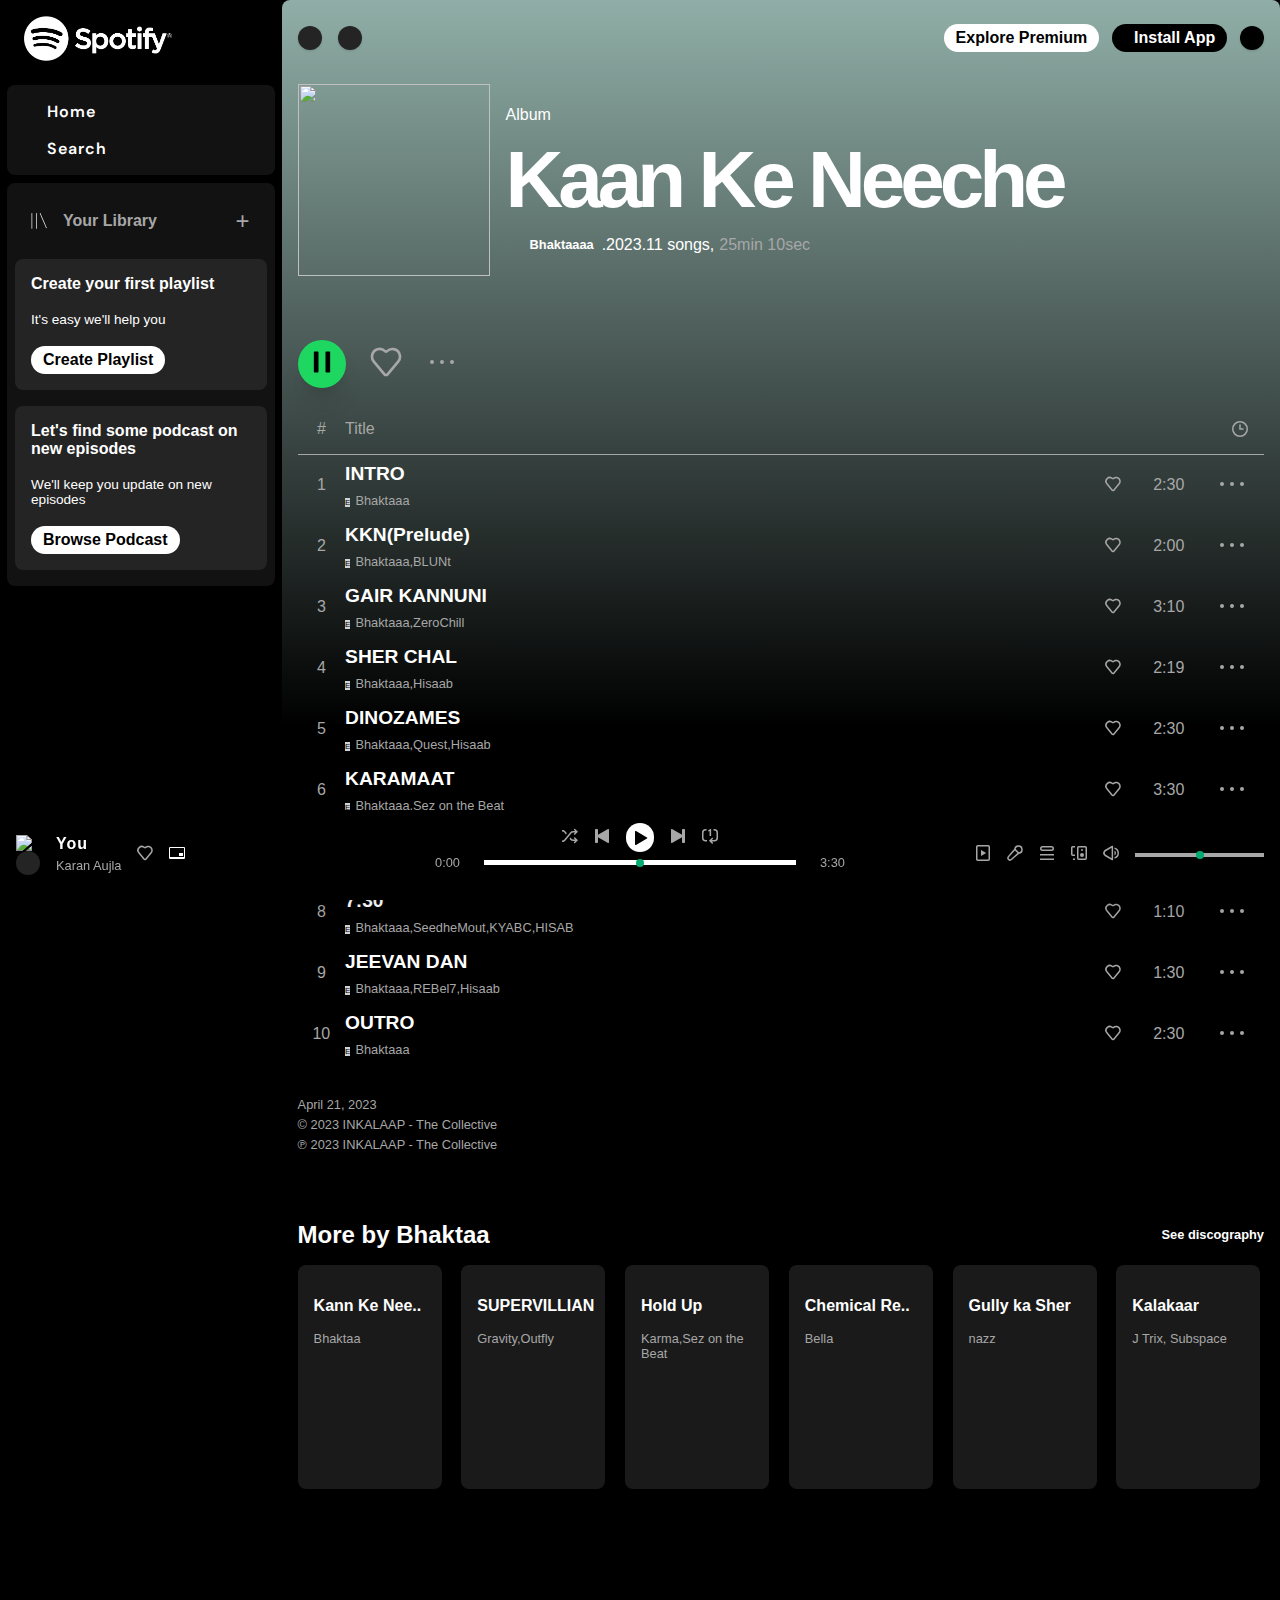
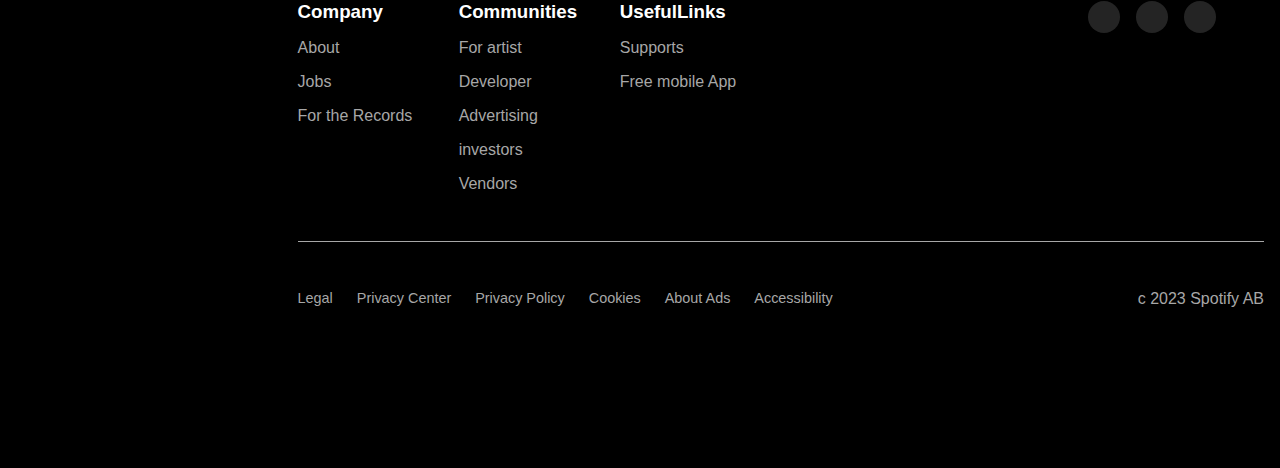
==== playlist.html @ 038436c6 "initial commit" ====
<!DOCTYPE html>
<html lang="en">
  <head>
    <meta charset="UTF-8" />
    <meta name="viewport" content="width=device-width, initial-scale=1.0" />
    <title>Playlist</title>
    <link rel="stylesheet" href="playlist.css" />
    <script
      src="https://kit.fontawesome.com/13fd0d938f.js"
      crossorigin="anonymous"
    ></script>
  </head>
  <body>
    <section id="playlist">
      <!-- sidebar start-->
      <aside class="sidebar">
        <div class="logo-header">
          <img src="Image/spotify_logo.png" alt="logo" class="img logo" />
        </div>

        <div class="box">
          <ul class="links">
            <li class="link">
              <a href="index.html"> <i class="fa-solid fa-house"></i>home</a>
            </li>
            <li class="link">
              <a href=""><i class="fa-solid fa-magnifying-glass"></i> Search</a>
            </li>
          </ul>
        </div>

        <div class="box">
          <div class="box-header">
            <button class="heading-btn">
              <span><img src="Image/library.svg" alt="" /></span>Your Library
            </button>
            <button class="plus-btn">+</button>
          </div>
          <div class="box-content">
            <h4>Create your first playlist</h4>
            <p>It's easy we'll help you</p>
            <button class="btn content-btn">Create playlist</button>
          </div>
          <div class="box-content">
            <h4>Let's find some podcast on new episodes</h4>
            <p>We'll keep you update on new episodes</p>
            <button class="btn content-btn">browse podcast</button>
          </div>
        </div>
      </aside>
      <!-- sidebar end-->
      <!-- hero start -->
      <div class="hero">
        <div class="navbar">
          <div class="angle-icon">
            <button class="circle-btn btn">
              <i class="fa-solid fa-angle-left"></i>
            </button>
            <button class="circle-btn btn">
              <i class="fa-solid fa-angle-right"></i>
            </button>
          </div>
          <div class="user-container">
            <a href="" class="content-btn explore">Explore premium</a>
            <a href="" class="content-btn install"
              ><i class="fa-solid fa-arrow-down" style="color: #ffffff"></i
              >Install App</a
            >
            <button class="circle-btn user-btn">
              <i class="fa-regular fa-user"></i>
            </button>
          </div>
        </div>
        <div class="head-container">
          <img
            src="https://i.scdn.co/image/ab67616d00001e02defc63c8c0517c687bd9982b"
            alt=""
          />
          <div class="detail-container">
            <p>Album</p>
            <h1>Kaan Ke Neeche</h1>
            <div class="detail-bottom-container">
              <img
                src="	https://i.scdn.co/image/ab6761610000f1781a2c3546f7e454cb0cf90ec1"
                alt=""
              />
              <a href="">Bhaktaaaa</a>
              <p>.2023.11 songs,<span>25min 10sec</span></p>
            </div>
          </div>
        </div>
        <div class="more-option-container">
          <button class="btn-play btn">
            <svg
              role="img"
              height="28"
              width="28"
              aria-hidden="true"
              viewBox="0 0 24 24"
              data-encore-id="icon"
              class="Svg-sc-ytk21e-0 haNxPq"
            >
              <path
                d="M5.7 3a.7.7 0 0 0-.7.7v16.6a.7.7 0 0 0 .7.7h2.6a.7.7 0 0 0 .7-.7V3.7a.7.7 0 0 0-.7-.7H5.7zm10 0a.7.7 0 0 0-.7.7v16.6a.7.7 0 0 0 .7.7h2.6a.7.7 0 0 0 .7-.7V3.7a.7.7 0 0 0-.7-.7h-2.6z"
              ></path>
            </svg>
          </button>
          <button class="heart-btn btn">
            <svg
              role="img"
              height="32"
              width="32"
              aria-hidden="true"
              viewBox="0 0 24 24"
              data-encore-id="icon"
              class="Svg-sc-ytk21e-0 haNxPq"
            >
              <path
                d="M5.21 1.57a6.757 6.757 0 0 1 6.708 1.545.124.124 0 0 0 .165 0 6.741 6.741 0 0 1 5.715-1.78l.004.001a6.802 6.802 0 0 1 5.571 5.376v.003a6.689 6.689 0 0 1-1.49 5.655l-7.954 9.48a2.518 2.518 0 0 1-3.857 0L2.12 12.37A6.683 6.683 0 0 1 .627 6.714 6.757 6.757 0 0 1 5.21 1.57zm3.12 1.803a4.757 4.757 0 0 0-5.74 3.725l-.001.002a4.684 4.684 0 0 0 1.049 3.969l.009.01 7.958 9.485a.518.518 0 0 0 .79 0l7.968-9.495a4.688 4.688 0 0 0 1.049-3.965 4.803 4.803 0 0 0-3.931-3.794 4.74 4.74 0 0 0-4.023 1.256l-.008.008a2.123 2.123 0 0 1-2.9 0l-.007-.007a4.757 4.757 0 0 0-2.214-1.194z"
              ></path>
            </svg>
          </button>

          <button class="more-btn">
            <svg
              role="img"
              height="32"
              width="32"
              aria-hidden="true"
              viewBox="0 0 24 24"
              data-encore-id="icon"
              class="Svg-sc-ytk21e-0 haNxPq"
            >
              <path
                d="M4.5 13.5a1.5 1.5 0 1 0 0-3 1.5 1.5 0 0 0 0 3zm15 0a1.5 1.5 0 1 0 0-3 1.5 1.5 0 0 0 0 3zm-7.5 0a1.5 1.5 0 1 0 0-3 1.5 1.5 0 0 0 0 3z"
              ></path>
            </svg>
          </button>
        </div>

        <div class="contents">
          <div class="content-head">
            <div class="number">#</div>
            <div class="content-title">Title</div>
            <div class="timer">
              <svg
                role="img"
                height="16"
                width="16"
                aria-hidden="true"
                viewBox="0 0 16 16"
                data-encore-id="icon"
                class="Svg-sc-ytk21e-0 haNxPq"
              >
                <path
                  d="M8 1.5a6.5 6.5 0 1 0 0 13 6.5 6.5 0 0 0 0-13zM0 8a8 8 0 1 1 16 0A8 8 0 0 1 0 8z"
                ></path>
                <path
                  d="M8 3.25a.75.75 0 0 1 .75.75v3.25H11a.75.75 0 0 1 0 1.5H7.25V4A.75.75 0 0 1 8 3.25z"
                ></path>
              </svg>
            </div>
          </div>
          <div class="album-content">
            <div class="number">1</div>
            <div class="content-title">
              <a href="">INTRO</a>
              <p><span class="explicit">E</span>Bhaktaaa</p>
            </div>
            <div class="timer-option timer">
              <button class="heart-btn">
                <svg
                  role="img"
                  height="16"
                  width="16"
                  aria-hidden="true"
                  viewBox="0 0 16 16"
                  data-encore-id="icon"
                  class="Svg-sc-ytk21e-0 haNxPq"
                >
                  <path
                    d="M1.69 2A4.582 4.582 0 0 1 8 2.023 4.583 4.583 0 0 1 11.88.817h.002a4.618 4.618 0 0 1 3.782 3.65v.003a4.543 4.543 0 0 1-1.011 3.84L9.35 14.629a1.765 1.765 0 0 1-2.093.464 1.762 1.762 0 0 1-.605-.463L1.348 8.309A4.582 4.582 0 0 1 1.689 2zm3.158.252A3.082 3.082 0 0 0 2.49 7.337l.005.005L7.8 13.664a.264.264 0 0 0 .311.069.262.262 0 0 0 .09-.069l5.312-6.33a3.043 3.043 0 0 0 .68-2.573 3.118 3.118 0 0 0-2.551-2.463 3.079 3.079 0 0 0-2.612.816l-.007.007a1.501 1.501 0 0 1-2.045 0l-.009-.008a3.082 3.082 0 0 0-2.121-.861z"
                  ></path>
                </svg>
              </button>
              <p class="song-length">2:30</p>
              <button class="more-btn">
                <svg
                  role="img"
                  height="32"
                  width="32"
                  aria-hidden="true"
                  viewBox="0 0 24 24"
                  data-encore-id="icon"
                  class="Svg-sc-ytk21e-0 haNxPq"
                >
                  <path
                    d="M4.5 13.5a1.5 1.5 0 1 0 0-3 1.5 1.5 0 0 0 0 3zm15 0a1.5 1.5 0 1 0 0-3 1.5 1.5 0 0 0 0 3zm-7.5 0a1.5 1.5 0 1 0 0-3 1.5 1.5 0 0 0 0 3z"
                  ></path>
                </svg>
              </button>
            </div>
          </div>
          <div class="album-content">
            <div class="number">2</div>
            <div class="content-title">
              <a href="">KKN(Prelude)</a>
              <p><span class="explicit">E</span>Bhaktaaa,BLUNt</p>
            </div>
            <div class="timer-option timer">
              <button class="heart-btn">
                <svg
                  role="img"
                  height="16"
                  width="16"
                  aria-hidden="true"
                  viewBox="0 0 16 16"
                  data-encore-id="icon"
                  class="Svg-sc-ytk21e-0 haNxPq"
                >
                  <path
                    d="M1.69 2A4.582 4.582 0 0 1 8 2.023 4.583 4.583 0 0 1 11.88.817h.002a4.618 4.618 0 0 1 3.782 3.65v.003a4.543 4.543 0 0 1-1.011 3.84L9.35 14.629a1.765 1.765 0 0 1-2.093.464 1.762 1.762 0 0 1-.605-.463L1.348 8.309A4.582 4.582 0 0 1 1.689 2zm3.158.252A3.082 3.082 0 0 0 2.49 7.337l.005.005L7.8 13.664a.264.264 0 0 0 .311.069.262.262 0 0 0 .09-.069l5.312-6.33a3.043 3.043 0 0 0 .68-2.573 3.118 3.118 0 0 0-2.551-2.463 3.079 3.079 0 0 0-2.612.816l-.007.007a1.501 1.501 0 0 1-2.045 0l-.009-.008a3.082 3.082 0 0 0-2.121-.861z"
                  ></path>
                </svg>
              </button>
              <p class="song-length">2:00</p>
              <button class="more-btn">
                <svg
                  role="img"
                  height="32"
                  width="32"
                  aria-hidden="true"
                  viewBox="0 0 24 24"
                  data-encore-id="icon"
                  class="Svg-sc-ytk21e-0 haNxPq"
                >
                  <path
                    d="M4.5 13.5a1.5 1.5 0 1 0 0-3 1.5 1.5 0 0 0 0 3zm15 0a1.5 1.5 0 1 0 0-3 1.5 1.5 0 0 0 0 3zm-7.5 0a1.5 1.5 0 1 0 0-3 1.5 1.5 0 0 0 0 3z"
                  ></path>
                </svg>
              </button>
            </div>
          </div>
          <div class="album-content">
            <div class="number">3</div>
            <div class="content-title">
              <a href="">GAIR KANNUNI</a>
              <p><span class="explicit">E</span>Bhaktaaa,ZeroChill</p>
            </div>
            <div class="timer-option timer">
              <button class="heart-btn">
                <svg
                  role="img"
                  height="16"
                  width="16"
                  aria-hidden="true"
                  viewBox="0 0 16 16"
                  data-encore-id="icon"
                  class="Svg-sc-ytk21e-0 haNxPq"
                >
                  <path
                    d="M1.69 2A4.582 4.582 0 0 1 8 2.023 4.583 4.583 0 0 1 11.88.817h.002a4.618 4.618 0 0 1 3.782 3.65v.003a4.543 4.543 0 0 1-1.011 3.84L9.35 14.629a1.765 1.765 0 0 1-2.093.464 1.762 1.762 0 0 1-.605-.463L1.348 8.309A4.582 4.582 0 0 1 1.689 2zm3.158.252A3.082 3.082 0 0 0 2.49 7.337l.005.005L7.8 13.664a.264.264 0 0 0 .311.069.262.262 0 0 0 .09-.069l5.312-6.33a3.043 3.043 0 0 0 .68-2.573 3.118 3.118 0 0 0-2.551-2.463 3.079 3.079 0 0 0-2.612.816l-.007.007a1.501 1.501 0 0 1-2.045 0l-.009-.008a3.082 3.082 0 0 0-2.121-.861z"
                  ></path>
                </svg>
              </button>
              <p class="song-length">3:10</p>
              <button class="more-btn">
                <svg
                  role="img"
                  height="32"
                  width="32"
                  aria-hidden="true"
                  viewBox="0 0 24 24"
                  data-encore-id="icon"
                  class="Svg-sc-ytk21e-0 haNxPq"
                >
                  <path
                    d="M4.5 13.5a1.5 1.5 0 1 0 0-3 1.5 1.5 0 0 0 0 3zm15 0a1.5 1.5 0 1 0 0-3 1.5 1.5 0 0 0 0 3zm-7.5 0a1.5 1.5 0 1 0 0-3 1.5 1.5 0 0 0 0 3z"
                  ></path>
                </svg>
              </button>
            </div>
          </div>
          <div class="album-content">
            <div class="number">4</div>
            <div class="content-title">
              <a href="">SHER CHAL</a>
              <p><span class="explicit">E</span>Bhaktaaa,Hisaab</p>
            </div>
            <div class="timer-option timer">
              <button class="heart-btn">
                <svg
                  role="img"
                  height="16"
                  width="16"
                  aria-hidden="true"
                  viewBox="0 0 16 16"
                  data-encore-id="icon"
                  class="Svg-sc-ytk21e-0 haNxPq"
                >
                  <path
                    d="M1.69 2A4.582 4.582 0 0 1 8 2.023 4.583 4.583 0 0 1 11.88.817h.002a4.618 4.618 0 0 1 3.782 3.65v.003a4.543 4.543 0 0 1-1.011 3.84L9.35 14.629a1.765 1.765 0 0 1-2.093.464 1.762 1.762 0 0 1-.605-.463L1.348 8.309A4.582 4.582 0 0 1 1.689 2zm3.158.252A3.082 3.082 0 0 0 2.49 7.337l.005.005L7.8 13.664a.264.264 0 0 0 .311.069.262.262 0 0 0 .09-.069l5.312-6.33a3.043 3.043 0 0 0 .68-2.573 3.118 3.118 0 0 0-2.551-2.463 3.079 3.079 0 0 0-2.612.816l-.007.007a1.501 1.501 0 0 1-2.045 0l-.009-.008a3.082 3.082 0 0 0-2.121-.861z"
                  ></path>
                </svg>
              </button>
              <p class="song-length">2:19</p>
              <button class="more-btn">
                <svg
                  role="img"
                  height="32"
                  width="32"
                  aria-hidden="true"
                  viewBox="0 0 24 24"
                  data-encore-id="icon"
                  class="Svg-sc-ytk21e-0 haNxPq"
                >
                  <path
                    d="M4.5 13.5a1.5 1.5 0 1 0 0-3 1.5 1.5 0 0 0 0 3zm15 0a1.5 1.5 0 1 0 0-3 1.5 1.5 0 0 0 0 3zm-7.5 0a1.5 1.5 0 1 0 0-3 1.5 1.5 0 0 0 0 3z"
                  ></path>
                </svg>
              </button>
            </div>
          </div>
          <div class="album-content">
            <div class="number">5</div>
            <div class="content-title">
              <a href="">DINOZAMES</a>
              <p><span class="explicit">E</span>Bhaktaaa,Quest,Hisaab</p>
            </div>
            <div class="timer-option timer">
              <button class="heart-btn">
                <svg
                  role="img"
                  height="16"
                  width="16"
                  aria-hidden="true"
                  viewBox="0 0 16 16"
                  data-encore-id="icon"
                  class="Svg-sc-ytk21e-0 haNxPq"
                >
                  <path
                    d="M1.69 2A4.582 4.582 0 0 1 8 2.023 4.583 4.583 0 0 1 11.88.817h.002a4.618 4.618 0 0 1 3.782 3.65v.003a4.543 4.543 0 0 1-1.011 3.84L9.35 14.629a1.765 1.765 0 0 1-2.093.464 1.762 1.762 0 0 1-.605-.463L1.348 8.309A4.582 4.582 0 0 1 1.689 2zm3.158.252A3.082 3.082 0 0 0 2.49 7.337l.005.005L7.8 13.664a.264.264 0 0 0 .311.069.262.262 0 0 0 .09-.069l5.312-6.33a3.043 3.043 0 0 0 .68-2.573 3.118 3.118 0 0 0-2.551-2.463 3.079 3.079 0 0 0-2.612.816l-.007.007a1.501 1.501 0 0 1-2.045 0l-.009-.008a3.082 3.082 0 0 0-2.121-.861z"
                  ></path>
                </svg>
              </button>
              <p class="song-length">2:30</p>
              <button class="more-btn">
                <svg
                  role="img"
                  height="32"
                  width="32"
                  aria-hidden="true"
                  viewBox="0 0 24 24"
                  data-encore-id="icon"
                  class="Svg-sc-ytk21e-0 haNxPq"
                >
                  <path
                    d="M4.5 13.5a1.5 1.5 0 1 0 0-3 1.5 1.5 0 0 0 0 3zm15 0a1.5 1.5 0 1 0 0-3 1.5 1.5 0 0 0 0 3zm-7.5 0a1.5 1.5 0 1 0 0-3 1.5 1.5 0 0 0 0 3z"
                  ></path>
                </svg>
              </button>
            </div>
          </div>
          <div class="album-content">
            <div class="number">6</div>
            <div class="content-title">
              <a href="">KARAMAAT</a>
              <p><span class="explicit">E</span>Bhaktaaa,Sez on the Beat</p>
            </div>
            <div class="timer-option timer">
              <button class="heart-btn">
                <svg
                  role="img"
                  height="16"
                  width="16"
                  aria-hidden="true"
                  viewBox="0 0 16 16"
                  data-encore-id="icon"
                  class="Svg-sc-ytk21e-0 haNxPq"
                >
                  <path
                    d="M1.69 2A4.582 4.582 0 0 1 8 2.023 4.583 4.583 0 0 1 11.88.817h.002a4.618 4.618 0 0 1 3.782 3.65v.003a4.543 4.543 0 0 1-1.011 3.84L9.35 14.629a1.765 1.765 0 0 1-2.093.464 1.762 1.762 0 0 1-.605-.463L1.348 8.309A4.582 4.582 0 0 1 1.689 2zm3.158.252A3.082 3.082 0 0 0 2.49 7.337l.005.005L7.8 13.664a.264.264 0 0 0 .311.069.262.262 0 0 0 .09-.069l5.312-6.33a3.043 3.043 0 0 0 .68-2.573 3.118 3.118 0 0 0-2.551-2.463 3.079 3.079 0 0 0-2.612.816l-.007.007a1.501 1.501 0 0 1-2.045 0l-.009-.008a3.082 3.082 0 0 0-2.121-.861z"
                  ></path>
                </svg>
              </button>
              <p class="song-length">3:30</p>
              <button class="more-btn">
                <svg
                  role="img"
                  height="32"
                  width="32"
                  aria-hidden="true"
                  viewBox="0 0 24 24"
                  data-encore-id="icon"
                  class="Svg-sc-ytk21e-0 haNxPq"
                >
                  <path
                    d="M4.5 13.5a1.5 1.5 0 1 0 0-3 1.5 1.5 0 0 0 0 3zm15 0a1.5 1.5 0 1 0 0-3 1.5 1.5 0 0 0 0 3zm-7.5 0a1.5 1.5 0 1 0 0-3 1.5 1.5 0 0 0 0 3z"
                  ></path>
                </svg>
              </button>
            </div>
          </div>
          <div class="album-content">
            <div class="number">7</div>
            <div class="content-title">
              <a href="">NAYI FEES</a>
              <p><span class="explicit">E</span>Bhaktaaa,MrRoxxx</p>
            </div>
            <div class="timer-option timer">
              <button class="heart-btn">
                <svg
                  role="img"
                  height="16"
                  width="16"
                  aria-hidden="true"
                  viewBox="0 0 16 16"
                  data-encore-id="icon"
                  class="Svg-sc-ytk21e-0 haNxPq"
                >
                  <path
                    d="M1.69 2A4.582 4.582 0 0 1 8 2.023 4.583 4.583 0 0 1 11.88.817h.002a4.618 4.618 0 0 1 3.782 3.65v.003a4.543 4.543 0 0 1-1.011 3.84L9.35 14.629a1.765 1.765 0 0 1-2.093.464 1.762 1.762 0 0 1-.605-.463L1.348 8.309A4.582 4.582 0 0 1 1.689 2zm3.158.252A3.082 3.082 0 0 0 2.49 7.337l.005.005L7.8 13.664a.264.264 0 0 0 .311.069.262.262 0 0 0 .09-.069l5.312-6.33a3.043 3.043 0 0 0 .68-2.573 3.118 3.118 0 0 0-2.551-2.463 3.079 3.079 0 0 0-2.612.816l-.007.007a1.501 1.501 0 0 1-2.045 0l-.009-.008a3.082 3.082 0 0 0-2.121-.861z"
                  ></path>
                </svg>
              </button>
              <p class="song-length">2:40</p>
              <button class="more-btn">
                <svg
                  role="img"
                  height="32"
                  width="32"
                  aria-hidden="true"
                  viewBox="0 0 24 24"
                  data-encore-id="icon"
                  class="Svg-sc-ytk21e-0 haNxPq"
                >
                  <path
                    d="M4.5 13.5a1.5 1.5 0 1 0 0-3 1.5 1.5 0 0 0 0 3zm15 0a1.5 1.5 0 1 0 0-3 1.5 1.5 0 0 0 0 3zm-7.5 0a1.5 1.5 0 1 0 0-3 1.5 1.5 0 0 0 0 3z"
                  ></path>
                </svg>
              </button>
            </div>
          </div>
          <div class="album-content">
            <div class="number">8</div>
            <div class="content-title">
              <a href="">7:30</a>
              <p><span class="explicit">E</span>Bhaktaaa,SeedheMout,KYABC,HISAB</p>
            </div>
            <div class="timer-option timer">
              <button class="heart-btn">
                <svg
                  role="img"
                  height="16"
                  width="16"
                  aria-hidden="true"
                  viewBox="0 0 16 16"
                  data-encore-id="icon"
                  class="Svg-sc-ytk21e-0 haNxPq"
                >
                  <path
                    d="M1.69 2A4.582 4.582 0 0 1 8 2.023 4.583 4.583 0 0 1 11.88.817h.002a4.618 4.618 0 0 1 3.782 3.65v.003a4.543 4.543 0 0 1-1.011 3.84L9.35 14.629a1.765 1.765 0 0 1-2.093.464 1.762 1.762 0 0 1-.605-.463L1.348 8.309A4.582 4.582 0 0 1 1.689 2zm3.158.252A3.082 3.082 0 0 0 2.49 7.337l.005.005L7.8 13.664a.264.264 0 0 0 .311.069.262.262 0 0 0 .09-.069l5.312-6.33a3.043 3.043 0 0 0 .68-2.573 3.118 3.118 0 0 0-2.551-2.463 3.079 3.079 0 0 0-2.612.816l-.007.007a1.501 1.501 0 0 1-2.045 0l-.009-.008a3.082 3.082 0 0 0-2.121-.861z"
                  ></path>
                </svg>
              </button>
              <p class="song-length">1:10</p>
              <button class="more-btn">
                <svg
                  role="img"
                  height="32"
                  width="32"
                  aria-hidden="true"
                  viewBox="0 0 24 24"
                  data-encore-id="icon"
                  class="Svg-sc-ytk21e-0 haNxPq"
                >
                  <path
                    d="M4.5 13.5a1.5 1.5 0 1 0 0-3 1.5 1.5 0 0 0 0 3zm15 0a1.5 1.5 0 1 0 0-3 1.5 1.5 0 0 0 0 3zm-7.5 0a1.5 1.5 0 1 0 0-3 1.5 1.5 0 0 0 0 3z"
                  ></path>
                </svg>
              </button>
            </div>
          </div>
          <div class="album-content">
            <div class="number">9</div>
            <div class="content-title">
              <a href="">JEEVAN DAN</a>
              <p><span class="explicit">E</span>Bhaktaaa,REBel7,Hisaab</p>
            </div>
            <div class="timer-option timer">
              <button class="heart-btn">
                <svg
                  role="img"
                  height="16"
                  width="16"
                  aria-hidden="true"
                  viewBox="0 0 16 16"
                  data-encore-id="icon"
                  class="Svg-sc-ytk21e-0 haNxPq"
                >
                  <path
                    d="M1.69 2A4.582 4.582 0 0 1 8 2.023 4.583 4.583 0 0 1 11.88.817h.002a4.618 4.618 0 0 1 3.782 3.65v.003a4.543 4.543 0 0 1-1.011 3.84L9.35 14.629a1.765 1.765 0 0 1-2.093.464 1.762 1.762 0 0 1-.605-.463L1.348 8.309A4.582 4.582 0 0 1 1.689 2zm3.158.252A3.082 3.082 0 0 0 2.49 7.337l.005.005L7.8 13.664a.264.264 0 0 0 .311.069.262.262 0 0 0 .09-.069l5.312-6.33a3.043 3.043 0 0 0 .68-2.573 3.118 3.118 0 0 0-2.551-2.463 3.079 3.079 0 0 0-2.612.816l-.007.007a1.501 1.501 0 0 1-2.045 0l-.009-.008a3.082 3.082 0 0 0-2.121-.861z"
                  ></path>
                </svg>
              </button>
              <p class="song-length">1:30</p>
              <button class="more-btn">
                <svg
                  role="img"
                  height="32"
                  width="32"
                  aria-hidden="true"
                  viewBox="0 0 24 24"
                  data-encore-id="icon"
                  class="Svg-sc-ytk21e-0 haNxPq"
                >
                  <path
                    d="M4.5 13.5a1.5 1.5 0 1 0 0-3 1.5 1.5 0 0 0 0 3zm15 0a1.5 1.5 0 1 0 0-3 1.5 1.5 0 0 0 0 3zm-7.5 0a1.5 1.5 0 1 0 0-3 1.5 1.5 0 0 0 0 3z"
                  ></path>
                </svg>
              </button>
            </div>
          </div>
          <div class="album-content">
            <div class="number">10</div>
            <div class="content-title">
              <a href="">OUTRO</a>
              <p><span class="explicit">E</span>Bhaktaaa</p>
            </div>
            <div class="timer-option timer">
              <button class="heart-btn">
                <svg
                  role="img"
                  height="16"
                  width="16"
                  aria-hidden="true"
                  viewBox="0 0 16 16"
                  data-encore-id="icon"
                  class="Svg-sc-ytk21e-0 haNxPq"
                >
                  <path
                    d="M1.69 2A4.582 4.582 0 0 1 8 2.023 4.583 4.583 0 0 1 11.88.817h.002a4.618 4.618 0 0 1 3.782 3.65v.003a4.543 4.543 0 0 1-1.011 3.84L9.35 14.629a1.765 1.765 0 0 1-2.093.464 1.762 1.762 0 0 1-.605-.463L1.348 8.309A4.582 4.582 0 0 1 1.689 2zm3.158.252A3.082 3.082 0 0 0 2.49 7.337l.005.005L7.8 13.664a.264.264 0 0 0 .311.069.262.262 0 0 0 .09-.069l5.312-6.33a3.043 3.043 0 0 0 .68-2.573 3.118 3.118 0 0 0-2.551-2.463 3.079 3.079 0 0 0-2.612.816l-.007.007a1.501 1.501 0 0 1-2.045 0l-.009-.008a3.082 3.082 0 0 0-2.121-.861z"
                  ></path>
                </svg>
              </button>
              <p class="song-length">2:30</p>
              <button class="more-btn">
                <svg
                  role="img"
                  height="32"
                  width="32"
                  aria-hidden="true"
                  viewBox="0 0 24 24"
                  data-encore-id="icon"
                  class="Svg-sc-ytk21e-0 haNxPq"
                >
                  <path
                    d="M4.5 13.5a1.5 1.5 0 1 0 0-3 1.5 1.5 0 0 0 0 3zm15 0a1.5 1.5 0 1 0 0-3 1.5 1.5 0 0 0 0 3zm-7.5 0a1.5 1.5 0 1 0 0-3 1.5 1.5 0 0 0 0 3z"
                  ></path>
                </svg>
              </button>
            </div>
          </div>
        </div>
<div class="copyright-album">
  <p>April 21, 2023</p>
  <p>© 2023 INKALAAP - The Collective</p>
  <p>℗ 2023 INKALAAP - The Collective</p>
</div>
        <!-- card-container start -->
        <div class="container">
          <div class="card-header">
            <a href=""><h2>More by Bhaktaa</h2></a>
            <a href="" class="show-all">See discography</a>
          </div>
          <div class="card-container">
            <div class="card">
              <button class="play-hover-btn">
                <svg
                  fill="black"
                  role="img"
                  height="16"
                  width="16"
                  aria-hidden="true"
                  viewBox="0 0 16 16"
                  data-encore-id="icon"
                  class="Svg-sc-ytk21e-0 haNxPq"
                >
                  <path
                    d="M3 1.713a.7.7 0 0 1 1.05-.607l10.89 6.288a.7.7 0 0 1 0 1.212L4.05 14.894A.7.7 0 0 1 3 14.288V1.713z"
                  ></path>
                </svg>
              </button>
              <img
                src="https://i.scdn.co/image/ab67616d00001e02defc63c8c0517c687bd9982b"
                alt=""
                class="card-image"
              />
              <h2 class="card-title">Kann Ke Nee..</h2>
              <p class="artist">Bhaktaa</p>
            </div>
            <div class="card">
              <button class="play-hover-btn">
                <svg
                  fill="black"
                  role="img"
                  height="16"
                  width="16"
                  aria-hidden="true"
                  viewBox="0 0 16 16"
                  data-encore-id="icon"
                  class="Svg-sc-ytk21e-0 haNxPq"
                >
                  <path
                    d="M3 1.713a.7.7 0 0 1 1.05-.607l10.89 6.288a.7.7 0 0 1 0 1.212L4.05 14.894A.7.7 0 0 1 3 14.288V1.713z"
                  ></path>
                </svg>
              </button>
              <img
                src="	https://i.scdn.co/image/ab67616d00001e02ee878d700bcacfa6a74cf241"
                alt=""
                class="card-image"
              />
              <h2 class="card-title">SUPERVILLIAN</h2>
              <p class="artist">Gravity,Outfly</p>
            </div>
            <div class="card">
              <button class="play-hover-btn">
                <svg
                  fill="black"
                  role="img"
                  height="16"
                  width="16"
                  aria-hidden="true"
                  viewBox="0 0 16 16"
                  data-encore-id="icon"
                  class="Svg-sc-ytk21e-0 haNxPq"
                >
                  <path
                    d="M3 1.713a.7.7 0 0 1 1.05-.607l10.89 6.288a.7.7 0 0 1 0 1.212L4.05 14.894A.7.7 0 0 1 3 14.288V1.713z"
                  ></path>
                </svg>
              </button>
              <img
                src="https://i.scdn.co/image/ab67616d00001e024e6b056dbf4d0d8e2792f66f"
                alt=""
                class="card-image"
              />
              <h2 class="card-title">Hold Up</h2>
              <p class="artist">Karma,Sez on the Beat</p>
            </div>
            <div class="card">
              <button class="play-hover-btn">
                <svg
                  fill="black"
                  role="img"
                  height="16"
                  width="16"
                  aria-hidden="true"
                  viewBox="0 0 16 16"
                  data-encore-id="icon"
                  class="Svg-sc-ytk21e-0 haNxPq"
                >
                  <path
                    d="M3 1.713a.7.7 0 0 1 1.05-.607l10.89 6.288a.7.7 0 0 1 0 1.212L4.05 14.894A.7.7 0 0 1 3 14.288V1.713z"
                  ></path>
                </svg>
              </button>
              <img
                src="https://i.scdn.co/image/ab67616d00001e02bfea145dbba34d40ab4caa60"
                alt=""
                class="card-image"
              />
              <h2 class="card-title">Chemical Re..</h2>
              <p class="artist">Bella</p>
            </div>
            <div class="card">
              <button class="play-hover-btn">
                <svg
                  fill="black"
                  role="img"
                  height="16"
                  width="16"
                  aria-hidden="true"
                  viewBox="0 0 16 16"
                  data-encore-id="icon"
                  class="Svg-sc-ytk21e-0 haNxPq"
                >
                  <path
                    d="M3 1.713a.7.7 0 0 1 1.05-.607l10.89 6.288a.7.7 0 0 1 0 1.212L4.05 14.894A.7.7 0 0 1 3 14.288V1.713z"
                  ></path>
                </svg>
              </button>
              <img
                src="https://i.scdn.co/image/ab67616d00001e02fdae924ab30a9300c26ac56d"
                alt=""
                class="card-image"
              />
              <h2 class="card-title">Gully ka Sher</h2>
              <p class="artist">nazz</p>
            </div>

            <div class="card">
              <button class="play-hover-btn">
                <svg
                  fill="black"
                  role="img"
                  height="16"
                  width="16"
                  aria-hidden="true"
                  viewBox="0 0 16 16"
                  data-encore-id="icon"
                  class="Svg-sc-ytk21e-0 haNxPq"
                >
                  <path
                    d="M3 1.713a.7.7 0 0 1 1.05-.607l10.89 6.288a.7.7 0 0 1 0 1.212L4.05 14.894A.7.7 0 0 1 3 14.288V1.713z"
                  ></path>
                </svg>
              </button>
              <img
                src="https://i.scdn.co/image/ab67616d00001e02ad8be5758faca40ff7eb7083"
                alt=""
                class="card-image"
              />
              <h2 class="card-title">Kalakaar</h2>
              <p class="artist">J Trix, Subspace</p>
            </div>
          </div>
        </div>
        <!-- card-container end -->

        <!-- foooter -->
        <footer id="footer">
          <div class="about-container">
            <div class="foot-container">
              <h3>Company</h3>
              <a href="">About</a>
              <a href="">Jobs</a>
              <a href="">For the Records</a>
            </div>
            <div class="foot-container">
              <h3>Communities</h3>
              <a href="">For artist</a>
              <a href="">Developer</a>
              <a href="">Advertising</a>
              <a href="">investors</a>
              <a href="">Vendors</a>
            </div>
            <div class="foot-container">
              <h3>UsefulLinks</h3>
              <a href="">Supports</a>
              <a href="">Free mobile App</a>
            </div>
          </div>

          <div class="link-container">
            <button class="circle-btn btn link-btn">
              <i class="fa-brands fa-instagram"></i>
            </button>
            <button class="circle-btn btn link-btn">
              <i class="fa-brands fa-facebook"></i>
            </button>
            <button class="circle-btn btn link-btn">
              <i class="fa-brands fa-x-twitter"></i>
            </button>
          </div>
        </footer>
        <hr />
        <div class="cookies">
          <div class="footer-link">
            <a href="">Legal</a>
            <a href="">privacy Center</a>
            <a href="">privacy Policy</a>
            <a href="">Cookies</a>
            <a href="">About Ads</a>
            <a href="">Accessibility</a>
          </div>

          <div class="copyright">c 2023 Spotify AB</div>
        </div>
      </div>
      <!-- hero end -->
    </section>
    <div class="player">
      <div class="song-detail">
        <div class="current-playing-image">
          <img
            src="https://i.scdn.co/image/ab67616d00004851bb25239324c4e16ae01fda36"
          />
          <button class="circle-btn album-btn">
            <i class="fa-solid fa-angle-right"></i>
          </button>
        </div>
        <div class="cur-song">
          <h4>you</h4>
          <p>Karan Aujla</p>
        </div>

        <div class="cur-song-icon">
          <span>
            <svg
              role="img"
              height="16"
              width="16"
              aria-hidden="true"
              viewBox="0 0 16 16"
              data-encore-id="icon"
              class="Svg-sc-ytk21e-0 haNxPq"
              fill="white"
            >
              <path
                d="M1.69 2A4.582 4.582 0 0 1 8 2.023 4.583 4.583 0 0 1 11.88.817h.002a4.618 4.618 0 0 1 3.782 3.65v.003a4.543 4.543 0 0 1-1.011 3.84L9.35 14.629a1.765 1.765 0 0 1-2.093.464 1.762 1.762 0 0 1-.605-.463L1.348 8.309A4.582 4.582 0 0 1 1.689 2zm3.158.252A3.082 3.082 0 0 0 2.49 7.337l.005.005L7.8 13.664a.264.264 0 0 0 .311.069.262.262 0 0 0 .09-.069l5.312-6.33a3.043 3.043 0 0 0 .68-2.573 3.118 3.118 0 0 0-2.551-2.463 3.079 3.079 0 0 0-2.612.816l-.007.007a1.501 1.501 0 0 1-2.045 0l-.009-.008a3.082 3.082 0 0 0-2.121-.861z"
              ></path>
            </svg>
          </span>
          <span>
            <svg width="16" height="16" xmlns="http://www.w3.org/2000/svg">
              <g fill="currentColor" fill-rule="evenodd">
                <path
                  d="M1 3v9h14V3H1zm0-1h14a1 1 0 0 1 1 1v10a1 1 0 0 1-1 1H1a1 1 0 0 1-1-1V3a1 1 0 0 1 1-1z"
                  fill-rule="nonzero"
                ></path>
                <path d="M10 8h4v3h-4z"></path>
              </g>
            </svg>
          </span>
        </div>
      </div>

      <div class="player-fun">
        <div class="play-pause">
          <button class="suffle">
            <svg
              role="img"
              height="16"
              width="16"
              aria-hidden="true"
              viewBox="0 0 16 16"
              data-encore-id="icon"
              class="Svg-sc-ytk21e-0 haNxPq"
            >
              <path
                d="M13.151.922a.75.75 0 1 0-1.06 1.06L13.109 3H11.16a3.75 3.75 0 0 0-2.873 1.34l-6.173 7.356A2.25 2.25 0 0 1 .39 12.5H0V14h.391a3.75 3.75 0 0 0 2.873-1.34l6.173-7.356a2.25 2.25 0 0 1 1.724-.804h1.947l-1.017 1.018a.75.75 0 0 0 1.06 1.06L15.98 3.75 13.15.922zM.391 3.5H0V2h.391c1.109 0 2.16.49 2.873 1.34L4.89 5.277l-.979 1.167-1.796-2.14A2.25 2.25 0 0 0 .39 3.5z"
              ></path>
              <path
                d="m7.5 10.723.98-1.167.957 1.14a2.25 2.25 0 0 0 1.724.804h1.947l-1.017-1.018a.75.75 0 1 1 1.06-1.06l2.829 2.828-2.829 2.828a.75.75 0 1 1-1.06-1.06L13.109 13H11.16a3.75 3.75 0 0 1-2.873-1.34l-.787-.938z"
              ></path>
            </svg>
          </button>
          <button class="prev">
            <svg
              role="img"
              height="16"
              width="16"
              aria-hidden="true"
              viewBox="0 0 16 16"
              data-encore-id="icon"
              class="Svg-sc-ytk21e-0 haNxPq"
            >
              <path
                d="M3.3 1a.7.7 0 0 1 .7.7v5.15l9.95-5.744a.7.7 0 0 1 1.05.606v12.575a.7.7 0 0 1-1.05.607L4 9.149V14.3a.7.7 0 0 1-.7.7H1.7a.7.7 0 0 1-.7-.7V1.7a.7.7 0 0 1 .7-.7h1.6z"
              ></path>
            </svg>
          </button>
          <button class="play">
            <svg
              role="img"
              height="16"
              width="16"
              aria-hidden="true"
              viewBox="0 0 16 16"
              data-encore-id="icon"
              class="Svg-sc-ytk21e-0 haNxPq"
            >
              <path
                d="M3 1.713a.7.7 0 0 1 1.05-.607l10.89 6.288a.7.7 0 0 1 0 1.212L4.05 14.894A.7.7 0 0 1 3 14.288V1.713z"
              ></path>
            </svg>
          </button>
          <button class="next">
            <svg
              role="img"
              height="16"
              width="16"
              aria-hidden="true"
              viewBox="0 0 16 16"
              data-encore-id="icon"
              class="Svg-sc-ytk21e-0 haNxPq"
            >
              <path
                d="M12.7 1a.7.7 0 0 0-.7.7v5.15L2.05 1.107A.7.7 0 0 0 1 1.712v12.575a.7.7 0 0 0 1.05.607L12 9.149V14.3a.7.7 0 0 0 .7.7h1.6a.7.7 0 0 0 .7-.7V1.7a.7.7 0 0 0-.7-.7h-1.6z"
              ></path>
            </svg>
          </button>
          <button class="repeat">
            <svg
              role="img"
              height="16"
              width="16"
              aria-hidden="true"
              viewBox="0 0 16 16"
              data-encore-id="icon"
              class="Svg-sc-ytk21e-0 haNxPq"
            >
              <path
                d="M0 4.75A3.75 3.75 0 0 1 3.75 1h.75v1.5h-.75A2.25 2.25 0 0 0 1.5 4.75v5A2.25 2.25 0 0 0 3.75 12H5v1.5H3.75A3.75 3.75 0 0 1 0 9.75v-5zM12.25 2.5h-.75V1h.75A3.75 3.75 0 0 1 16 4.75v5a3.75 3.75 0 0 1-3.75 3.75H9.81l1.018 1.018a.75.75 0 1 1-1.06 1.06L6.939 12.75l2.829-2.828a.75.75 0 1 1 1.06 1.06L9.811 12h2.439a2.25 2.25 0 0 0 2.25-2.25v-5a2.25 2.25 0 0 0-2.25-2.25z"
              ></path>
              <path
                d="M9.12 8V1H7.787c-.128.72-.76 1.293-1.787 1.313V3.36h1.57V8h1.55z"
              ></path>
            </svg>
          </button>
        </div>
        <div class="play-time">
          <p>0:00</p>
          <input type="range" class="time-range" />
          <p>3:30</p>
        </div>
      </div>

      <div class="extra-fun">
        <span>
          <svg
            role="img"
            height="16"
            width="16"
            aria-hidden="true"
            viewBox="0 0 16 16"
            data-encore-id="icon"
            class="Svg-sc-ytk21e-0 haNxPq"
          >
            <path d="M11.196 8 6 5v6l5.196-3z"></path>
            <path
              d="M15.002 1.75A1.75 1.75 0 0 0 13.252 0h-10.5a1.75 1.75 0 0 0-1.75 1.75v12.5c0 .966.783 1.75 1.75 1.75h10.5a1.75 1.75 0 0 0 1.75-1.75V1.75zm-1.75-.25a.25.25 0 0 1 .25.25v12.5a.25.25 0 0 1-.25.25h-10.5a.25.25 0 0 1-.25-.25V1.75a.25.25 0 0 1 .25-.25h10.5z"
            ></path>
          </svg>
        </span>
        <span>
          <svg
            role="img"
            height="16"
            width="16"
            aria-hidden="true"
            viewBox="0 0 16 16"
            data-encore-id="icon"
            class="Svg-sc-ytk21e-0 haNxPq"
          >
            <path
              d="M13.426 2.574a2.831 2.831 0 0 0-4.797 1.55l3.247 3.247a2.831 2.831 0 0 0 1.55-4.797zM10.5 8.118l-2.619-2.62A63303.13 63303.13 0 0 0 4.74 9.075L2.065 12.12a1.287 1.287 0 0 0 1.816 1.816l3.06-2.688 3.56-3.129zM7.12 4.094a4.331 4.331 0 1 1 4.786 4.786l-3.974 3.493-3.06 2.689a2.787 2.787 0 0 1-3.933-3.933l2.676-3.045 3.505-3.99z"
            ></path>
          </svg>
        </span>
        <span>
          <svg
            role="img"
            height="16"
            width="16"
            aria-hidden="true"
            viewBox="0 0 16 16"
            data-encore-id="icon"
            class="Svg-sc-ytk21e-0 haNxPq"
          >
            <path
              d="M15 15H1v-1.5h14V15zm0-4.5H1V9h14v1.5zm-14-7A2.5 2.5 0 0 1 3.5 1h9a2.5 2.5 0 0 1 0 5h-9A2.5 2.5 0 0 1 1 3.5zm2.5-1a1 1 0 0 0 0 2h9a1 1 0 1 0 0-2h-9z"
            ></path>
          </svg>
        </span>
        <span>
          <svg
            role="presentation"
            height="16"
            width="16"
            aria-hidden="true"
            class="Svg-sc-ytk21e-0 haNxPq"
            viewBox="0 0 16 16"
            data-encore-id="icon"
          >
            <path
              d="M6 2.75C6 1.784 6.784 1 7.75 1h6.5c.966 0 1.75.784 1.75 1.75v10.5A1.75 1.75 0 0 1 14.25 15h-6.5A1.75 1.75 0 0 1 6 13.25V2.75zm1.75-.25a.25.25 0 0 0-.25.25v10.5c0 .138.112.25.25.25h6.5a.25.25 0 0 0 .25-.25V2.75a.25.25 0 0 0-.25-.25h-6.5zm-6 0a.25.25 0 0 0-.25.25v6.5c0 .138.112.25.25.25H4V11H1.75A1.75 1.75 0 0 1 0 9.25v-6.5C0 1.784.784 1 1.75 1H4v1.5H1.75zM4 15H2v-1.5h2V15z"
            ></path>
            <path
              d="M13 10a2 2 0 1 1-4 0 2 2 0 0 1 4 0zm-1-5a1 1 0 1 1-2 0 1 1 0 0 1 2 0z"
            ></path>
          </svg>
        </span>
        <span>
          <svg
            role="presentation"
            height="16"
            width="16"
            aria-hidden="true"
            aria-label="Volume high"
            id="volume-icon"
            viewBox="0 0 16 16"
            data-encore-id="icon"
            class="Svg-sc-ytk21e-0 haNxPq"
          >
            <path
              d="M9.741.85a.75.75 0 0 1 .375.65v13a.75.75 0 0 1-1.125.65l-6.925-4a3.642 3.642 0 0 1-1.33-4.967 3.639 3.639 0 0 1 1.33-1.332l6.925-4a.75.75 0 0 1 .75 0zm-6.924 5.3a2.139 2.139 0 0 0 0 3.7l5.8 3.35V2.8l-5.8 3.35zm8.683 4.29V5.56a2.75 2.75 0 0 1 0 4.88z"
            ></path>
            <path
              d="M11.5 13.614a5.752 5.752 0 0 0 0-11.228v1.55a4.252 4.252 0 0 1 0 8.127v1.55z"
            ></path>
          </svg>
        </span>
        <input type="range" class="audio" />
      </div>
    </div>
  </body>
</html>
---- playlist.css ----
@import url('https://fonts.googleapis.com/css2?family=DM+Sans:opsz,wght@9..40,200;9..40,300;9..40,500&family=Roboto+Condensed&family=Roboto:wght@100;300;400&display=swap');
*,
::after,
::before {
  box-sizing: border-box;
  margin: 0;
  padding: 0;
}

/* @import url('https://fonts.googleapis.com/css?family=Cabin:400|Spline+Sans+Mono:400'); */

:root {
  --text-base: #fff;
  --text-subdued: #a7a7a7;
  --body-backgroundColor: #000;
  --card-background: #242424;
  --container-background: #121212;
  --borderRadius: 8px;
  --font-family: 'DM Sans';

  --red-light: #f8d7da;
  --red-dark: #842029;
  --green-light: #d1e7dd;
  --green-dark: #0f5132;

  --headingFont: 'Spline Sans Mono', monospace;
  --bodyFont: 'Cabin', sans-serif;
  --smallTextFont: 0.7em;

  /* rest of the vars */

  --letterSpacing: 1px;
  --transition: 0.5s ease-in-out all;
  /* max-width: 1120px; */
  --fixed-width: 600px;
  /* box shadow */
  --shadow-sm: 0 1px 2px 0 rgb(0 0 0 / 0.05);
  --shadow: 0 4px 6px -1px rgb(0 0 0 / 0.1), 0 2px 4px -2px rgb(0 0 0 / 0.1);
  --shadow-md: 0 1px 3px 0 rgb(0 0 0 / 0.1), 0 1px 2px -1px rgb(0 0 0 / 0.1);
  --shadow-lg: 0 10px 15px -3px rgb(0 0 0 / 0.1),
    0 4px 6px -4px rgb(0 0 0 / 0.1);
  --shadow-xl: 0 20px 25px -5px rgb(0 0 0 / 0.1),
    0 8px 10px -6px rgb(0 0 0 / 0.1);
  --shadow-inner: inset 0 2px 4px 0 rgb(0 0 0 / 0.05);
}

a {
  text-decoration: none;
}
ul {
  list-style-type: none;
  padding: 0;
}

img {
  width: 100%;
  display: block;
  object-fit: cover;
}

.icon {
  width: 1rem;
}
body {
  background: var(--body-backgroundColor);
  font-family: var(--bodyFont);
}
#playlist{
    display:grid;
    grid-template-columns:1fr auto;
  
    justify-content:space-between;
}



.sidebar {
  max-width: 22%;
  min-width: 13rem;

  height: 90vh;
  position: fixed;
  left: 0;
  display: flex;
  flex-direction: column;
  align-items: center;
  /* display: inline-block; */
  overflow: scroll;
}


.hero {
  
   
display:flex;
flex-direction:column;
  margin-left: 22%;

  height: 90vh;

  border-radius: var(--borderRadius);
  background: linear-gradient(180deg, #90AEA7 0%, #000 89.7%);

}

.logo-header {
  width: 95%;
 
  display: flex;
  align-items: center;

  padding: 1rem 0;
  border-radius: var(--borderRadius);
}
.logo {
  width: 150px;
  margin-left: 1rem;
}

.box {
  width: 95%;
  background: var(--container-background);
  margin-top: 0.5rem;
  border-radius: var(--borderRadius);
  padding: 1rem 0.5rem;
}

.links {
  display: flex;
  flex-direction: column;
  gap: 1rem;
}

.link a {
  font-family: var(--font-family);
  font-weight: 600;
  font-size: 1rem;
  color: var(--text-base);
  text-transform: capitalize;
  letter-spacing: var(--letterSpacing);
}
.link a i {
  margin: auto 1rem;
}

.box-header {
  display: flex;
  align-items: center;
  justify-content: space-between;
  padding: 0.5rem 1rem;
}

.box-content {
  margin-top: 1rem;
  background: var(--card-background);
  border-radius: var(--borderRadius);
  padding: 1rem 1rem;
  color: var(--text-base);
  /* letter-spacing:var(--letterSpacing); */
}
.box-content p {
  margin: 1.2rem 0;
  font-size: 0.85rem;
}

.content-btn {
  border: transparent;
  font-size: 1rem;
  font-weight: bold;
  text-transform: capitalize;
  background: var(--text-base);
  padding: 0.3rem 0.75rem;
  border-radius: 20px;
  /* letter-spacing:var(--letterSpacing);  */
  cursor: pointer;
}

.heading-btn {
  display: flex;
  align-items: center;
  background: transparent;
  border: transparent;
  font-size: 1rem;
  font-weight: 600;
  color: var(--text-subdued);
  text-transform: capitalize;
  cursor: pointer;
  /* letter-spacing:var(--letterSpacing); */
}
.heading-btn img {
  width: 1rem;
  margin-right: 1rem;
}

.plus-btn {
  background: transparent;
  border: transparent;
  font-size: 1.5rem;
  font-weight: 200;
  color: var(--text-subdued);
  text-transform: capitalize;
  letter-spacing: var(--letterSpacing);
  cursor: pointer;
}




























/* //////////////
 */
 .player {
  height: 10vh;
  width: 100%;
  position: fixed;
  bottom: 0;
  z-index: 2;
  /* border:1px solid white; */
  background: var(--body-backgroundColor);
  padding: 0.2rem 1rem;
  box-shadow: var(--shadow-lg);
  display: grid;
  grid-template-columns: 1fr 1fr 1fr;
  color: white;
}
.album-btn {
  display: none;
}
.song-detail {
  display: flex;
  align-items: center;
  justify-self: start;
  gap: 1rem;
}

.cur-song h4 {
  text-transform: capitalize;
  margin-top: -2px;
  letter-spacing: var(--letterSpacing);
  margin-bottom: 5px;
}
.cur-song p,
.play-time p {
  font-size: 0.8rem;
  color: var(--text-subdued);
}
.cur-song-icon {
  display: flex;
  gap: 1rem;
  color: white;
  cursor: pointer;
}

svg {
  fill: var(--text-subdued);
  cursor: pointer;
}
svg:hover {
  fill: var(--text-base);
}
.extra-fun {
  display: flex;
  align-items: center;
  gap: 1rem;
  justify-content: end;
}

.audio {
  height: 4px;
  appearance: none;
  background: var(--text-subdued);
}
::-webkit-slider-thumb {
  /* background: #04AA6D; */
  -webkit-appearance: none; /* Override default look */
  appearance: none;

  background-color: #04aa6d;
  width: 0.5rem;
  height: 0.5rem;
  cursor: pointer;
  border-radius: 50%;
}
.audio:hover {
  background: #04aa6d;
}

.player-fun {
  padding-top: 10px;
}
.play-pause {
  display: flex;
  align-items: center;
  justify-content: center;
  gap: 1rem;
  margin-bottom: 0.2rem;
}

.play-time {
  display: flex;
  align-items: center;
  justify-content: center;
  gap: 1.5rem;
}

.time-range {
  height: 5px;
  appearance: none;
  width: 75%;
}

.suffle,
.repeat,
.prev,
.next {
  background: transparent;
  border: transparent;
  font-size: 1.2rem;
}

.play {
  width: 1.8rem;
  height: 1.8rem;
  background: var(--text-base);
  border: transparent;
  border-radius: 50%;
  display: flex;
  align-items: center;
  justify-content: center;
}
.play svg {
  fill: black;
}


.play-hover-btn{
  background:#04aa6d;
  width:2.5rem;
  height:2.5rem;
  border:transparent;
  border-radius:50%;
  display:flex;
  justify-content:center;
  align-items:center;
  position:absolute;
  top:40%;
  right:15%;
  opacity:0;
   transition: transform .7s ease;
   box-shadow:var(--shadow-lg);

  
}
.play-hover-btn svg{
  fill:black;
}

.card:hover .play-hover-btn {
  opacity:1;
 transform: translateY(-20%);
}


.first-card-header h2{
color:white;
font-size:2rem;
margin-bottom:1rem;
}

.first-card-container{
  display:grid;
  grid-template-columns:1fr 1fr 1fr;
  align-items:center;
  justify-content:space-between;
  gap:1rem;
}
.first-card{
display:flex;
border-radius:var(--borderRadius);
background:var(--card-background);
align-items:center;
justify-content:space-between;
}
.first-card h3{
  color:var(--text-base);
  /* margin-left:-30px; */

}
.first-card-img{
  width:4rem;
  height:4rem;
  border-radius:var(--borderRadius);
}

.first-card-btn{
  background:#04aa6d;
  width:2.5rem;
  height:2.5rem;
  border:transparent;
  border-radius:50%;
  display:flex;
  justify-content:center;
  align-items:center;
  
  /* opacity:0; */
   transition: transform .7s ease;
   box-shadow:var(--shadow-lg);
   margin-right:1rem;
}

.first-card-btn svg{
  fill:black;
}


/* webkit */
.card-container::-webkit-scrollbar {
  display: none;
}
::-webkit-scrollbar {
  display: none;
}





/* ////////////////// */


.navbar {
  display: flex;
  /* background:var(--container-background); */
  border-radius: var(--borderRadius);
  width: 100%;
  align-items: center;
  justify-content: space-between;
  padding: 1rem;
  margin-top: 0.5rem;
}
.angle-icon {
  display: flex;
  gap: 1rem;
}
.circle-btn {
  width: 1.5rem;
  height: 1.5rem;
  display: flex;
  align-items: center;
  justify-content: center;

  border: transparent;
  background: var(--card-background);
  color: var(--text-subdued);
  padding: 5px;
  border-radius: 50%;

  font-size: 1rem;
  font-weight: lighter;
  cursor: pointer;
  box-shadow: var(--shadow-md);
}

.user-container {
  display: flex;
  align-items: center;
  justify-content: space-between;
  gap: 0.8rem;
}

.explore {
  color: black;
}
.install {
  color: white;
  background: var(--body-backgroundColor);
}
.install i {
  margin-right: 10px;
}

.user-btn {
  background: black;
  color: white;
}
/* footer */

#footer {
  display: grid;
  grid-template-columns: 1fr 1fr;
  margin-top: 5rem;
  padding: 1rem;
}
.about-container {
  display: grid;
  grid-template-columns: 1fr 1fr 1fr;

  color: white;
}
.foot-container {
  display: flex;
  flex-direction: column;
  gap: 1rem;
}

.foot-container a {
  color: var(--text-subdued);
}
.foot-container a:hover {
  color: var(--text-base);
}

.link-container {
  display: flex;
  justify-self: end;
  margin-right: 3rem;
  gap: 1rem;
}
.link-btn {
  width: 2rem;
  height: 2rem;
  font-size: 1rem;
}
.link-btn:hover {
  background: var(--container-background);
  transition: var(--transition);
}

hr {
  margin: 2rem 1rem;
  color: var(--text-subdued);
  border: 1px solid var(--text-subdued);
  border-bottom: transparent;
}
.cookies {
  display: flex;
  padding: 1rem 1rem 10rem 1rem;
  justify-content: space-between;
}
.copyright {
  color: var(--text-subdued);
}
.footer-link {
  display: flex;
  gap: 1.5rem;
}
.footer-link a {
  color: var(--text-subdued);
  font-size: 0.9rem;
  text-transform: capitalize;
}
.footer-link a:hover {
  color: var(--text-base);
}

/* footer */


/* card-container */
.container {
  width: 100%;
  /* background:var(--container-background); */
  padding: 1rem;
}

.card-header {
  display: flex;
  align-items: center;
  justify-content: space-between;

  padding-bottom: 1rem;
}

.card-header a {
  color: white;
}
.show-all {
  font-size: 0.8rem;
  font-weight: bold;
}

.card-container {
  display: grid;
  grid-template-columns:repeat(6 ,1fr);
  gap: 1rem;
  overflow: scroll;
}
.card-container::-webkit-scrollbar {
  display: none;
}
::-webkit-scrollbar {
  display: none;
}

.card {
  width: 9rem;
  min-width: 9rem;
  height: 14rem;
  background: #1a1a1a;
  /* background:#242424; */
  border-radius: var(--borderRadius);
  padding: 1rem;
  /* transition:var(--transition); */
  box-shadow: var(--shadow-sm);
  position: relative;
}
.card:hover {
  background: #242424;
  transition: var(--transition);
  box-shadow: var(--shadow-lg);
}
.card-image {
  border-radius: var(--borderRadius);
  margin-bottom: 1rem;
}
.card-title {
  color: white;
  font-size: 1rem;
  margin-bottom: 1rem;
  cursor: pointer;
}
.artist {
  color: var(--text-subdued);
  font-weight: lighter;
  font-size: 0.8rem;
}
/* card-container */



.head-container{
    width:100%;
    display:flex;
    padding:1rem;
    /* flex:1 5; */
    gap:1rem;
    align-items:center;
color:white;
margin-bottom:2rem;
}

.head-container>img{
    width:12rem;
    height:12rem;
}
.detail-container{
    display:flex;
    flex-direction:column;

    
}
.detail-container h1{
    font-size:5rem;
    color:var(--text-base);
   margin:1rem 0;
    font-weight:600;
    line-height:5rem;
    letter-spacing:-5px;

}
.detail-bottom-container{
    display:flex;
     align-items:center;
    gap:.5rem; 
    justify-self:end;
}
.detail-bottom-container>img{
    width:1rem;
    height:1rem;
    border-radius:50%;
}
.detail-bottom-container>a{
    color:var(--text-base);
    font-weight:900;
    font-size:.8rem;

}
.detail-bottom-container>p>span{
    color:var(--text-subdued);
    margin-left:5px;
}


.more-option-container{
    display:flex;
    padding:1rem;
    align-items:center;
    gap:1.5rem;
}



.btn-play{
    width:3rem;
    height:3rem;
    border-radius:50%;
    background:#1ed760;
    border:transparent;

    box-shadow:var(--shadow-xl);
}
.btn-play svg{
    fill:black;
}


.heart-btn,.more-btn{
    background:transparent;
    border:transparent;
}


.contents{
    padding:1rem;
}




.content-head{
    display:flex;
    align-items:center;
    color:var(--text-subdued);
    justify-content:center;
    
border-bottom:1px solid var(--text-subdued);
padding-bottom:1rem;

}
.number{
 display:flex;
    justify-content:center;
    flex:5%;
   
}

.content-title{
    flex:80%;
}

.timer{
    display:flex;
    justify-content:end;
    flex:15%;
    margin-right:1rem;
}
.album-content{
    display:flex;
    align-items:center;
    color:var(--text-subdued);
    justify-content:center;
    
padding:.5rem 0;


}

.content-title a{
  color:var(--text-base);
font-size:1.2rem;
font-weight:bold;



}
.explicit{
  font-size:.5rem;
  width:1rem;
  height:1rem;
  background:lightgrey;
  color:black;
  margin-right:5px;
}
.content-title>p{
font-size:.8rem;
margin-top:.5rem;
}


.timer-option{
  display:flex;
  align-items:center;
  justify-content:space-between;
}


.copyright-album{
  color:var(--text-subdued);
  padding:1rem;
  margin-bottom:2rem;

}
.copyright-album p{
  font-size:.8rem;
  margin-bottom:5px;
}
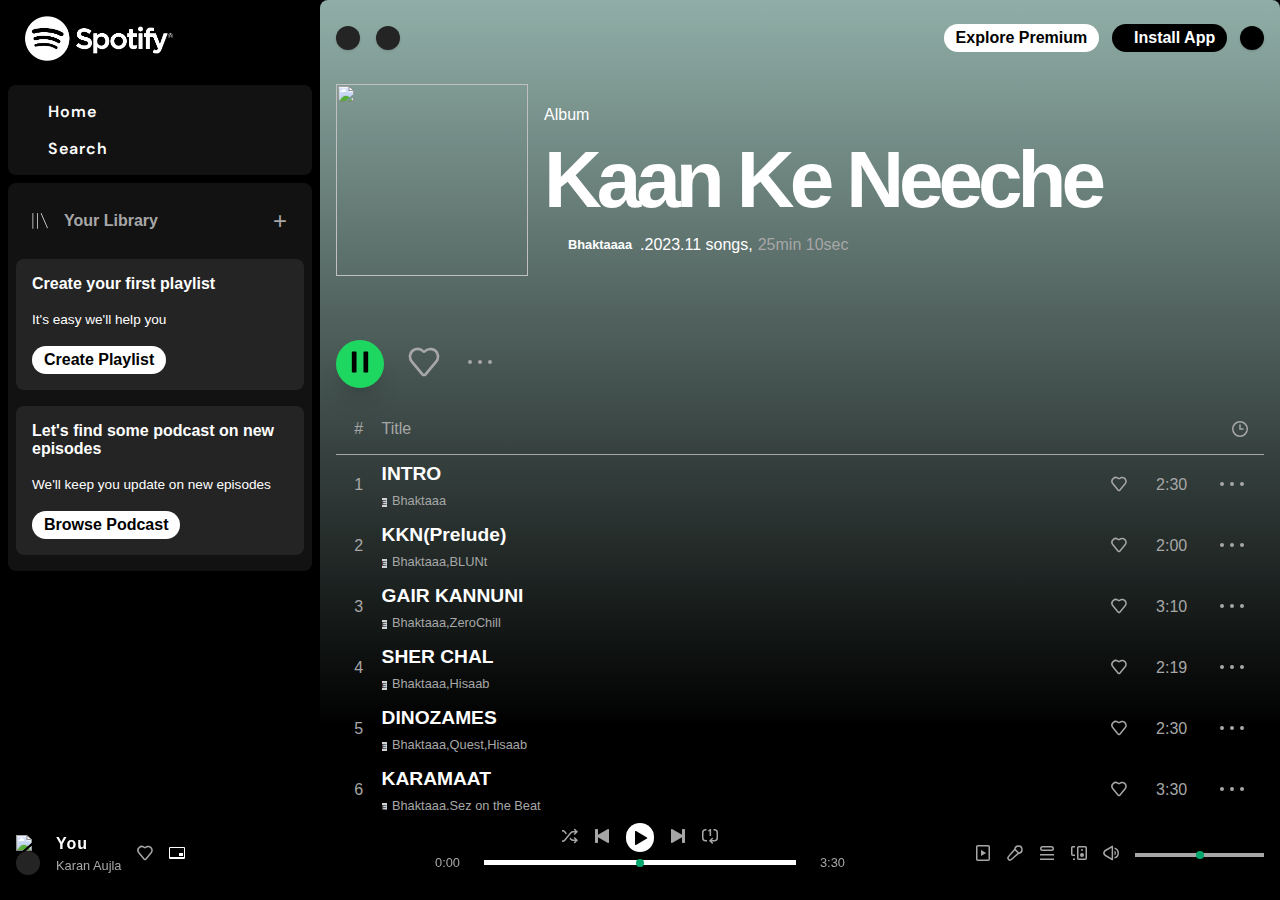
==== commit c4e7a7f7: "responsive layout" ====
--- a/playlist.html
+++ b/playlist.html
@@ -11,7 +11,7 @@
     ></script>
   </head>
   <body>
-    <section id="playlist">
+    <section id="playlist" class="playlist">
       <!-- sidebar start-->
       <aside class="sidebar">
         <div class="logo-header">
--- a/playlist.css
+++ b/playlist.css
@@ -61,40 +61,43 @@
 .icon {
   width: 1rem;
 }
-body {
+body,html {
   background: var(--body-backgroundColor);
   font-family: var(--bodyFont);
-}
-#playlist{
-    display:grid;
-    grid-template-columns:1fr auto;
-  
-    justify-content:space-between;
+  height:100%;
+  display:flex;
+  flex-direction:column;
+  overflow:hidden;
+
+}
+.playlist{
+   flex:1;
+   display:flex;
+   overflow:hidden;
 }
 
 
 
 .sidebar {
-  max-width: 22%;
-  min-width: 13rem;
+ flex:.25;
+  min-width: 15rem;
 
   height: 90vh;
-  position: fixed;
-  left: 0;
+
   display: flex;
   flex-direction: column;
   align-items: center;
   /* display: inline-block; */
-  overflow: scroll;
+  overflow-y: scroll;
 }
 
 
 .hero {
-  
-   
+  overflow-y: scroll;
+  min-width:30rem;
+   flex:.75;
 display:flex;
 flex-direction:column;
-  margin-left: 22%;
 
   height: 90vh;
 
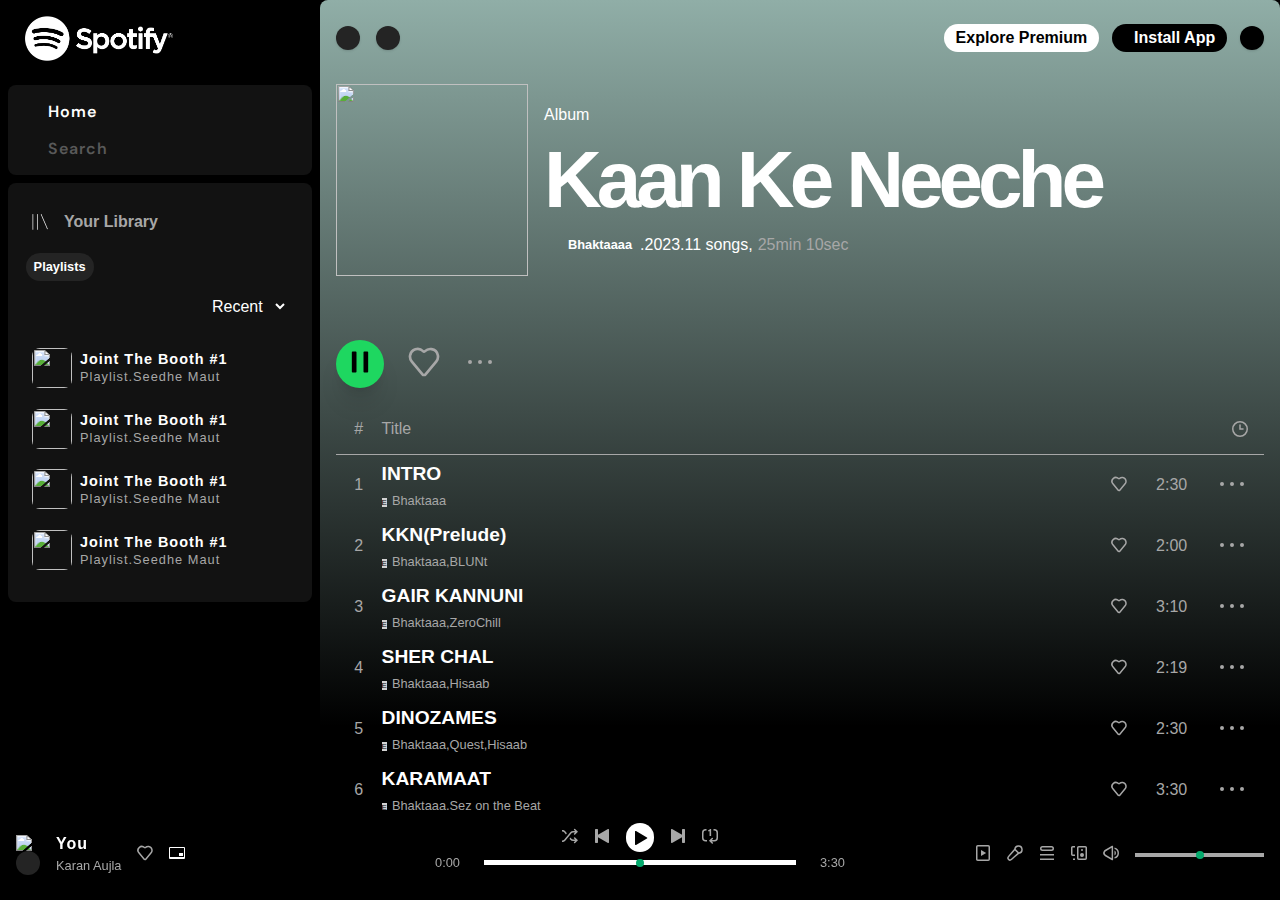
==== commit f016f572: "playlist feature changes" ====
--- a/playlist.html
+++ b/playlist.html
@@ -5,6 +5,7 @@
     <meta name="viewport" content="width=device-width, initial-scale=1.0" />
     <title>Playlist</title>
     <link rel="stylesheet" href="playlist.css" />
+    <link rel="shortcut icon" href="Spotify_icon.svg.png" type="image/x-icon" />
     <script
       src="https://kit.fontawesome.com/13fd0d938f.js"
       crossorigin="anonymous"
@@ -23,7 +24,7 @@
             <li class="link">
               <a href="index.html"> <i class="fa-solid fa-house"></i>home</a>
             </li>
-            <li class="link">
+            <li class="link search-link">
               <a href=""><i class="fa-solid fa-magnifying-glass"></i> Search</a>
             </li>
           </ul>
@@ -34,18 +35,73 @@
             <button class="heading-btn">
               <span><img src="Image/library.svg" alt="" /></span>Your Library
             </button>
-            <button class="plus-btn">+</button>
-          </div>
-          <div class="box-content">
+            <button class="plus-btn"><i class="fa-solid fa-plus"></i></button>
+          </div>
+          <!-- <div class="box-content">
             <h4>Create your first playlist</h4>
             <p>It's easy we'll help you</p>
             <button class="btn content-btn">Create playlist</button>
-          </div>
-          <div class="box-content">
-            <h4>Let's find some podcast on new episodes</h4>
-            <p>We'll keep you update on new episodes</p>
-            <button class="btn content-btn">browse podcast</button>
-          </div>
+          </div> -->
+          <div class="playlist-link">
+            <a href="">Playlists</a>
+          </div>
+          <div class="playlist-search">
+            
+                <i class="fa-solid fa-magnifying-glass"></i>
+            
+            
+            <select name="sort" id="">
+              <option value="recent">Recent</option>
+              <option value="added">added</option>
+              <option value="alphabeticac">alphabetical</option>
+              <option value="creator">creator</option>
+            </select>
+          </div>
+
+       
+          <div class="playlist-card-container">
+  <div class="playlist-card">
+            <img
+              src="https://i.scdn.co/image/ab67616d000011ebaa016ec0e50adae9aeccbc76"
+              alt=""
+            />
+            <div class="playlist-card-detail">
+              <h3>Joint The Booth #1</h3>
+              <p>Playlist.Seedhe Maut</p>
+            </div>
+          </div>
+          <div class="playlist-card">
+            <img
+              src="https://i.scdn.co/image/ab67616d000011ebaa016ec0e50adae9aeccbc76"
+              alt=""
+            />
+            <div class="playlist-card-detail">
+              <h3>Joint The Booth #1</h3>
+              <p>Playlist.Seedhe Maut</p>
+            </div>
+          </div>
+          <div class="playlist-card">
+            <img
+              src="https://i.scdn.co/image/ab67616d000011ebaa016ec0e50adae9aeccbc76"
+              alt=""
+            />
+            <div class="playlist-card-detail">
+              <h3>Joint The Booth #1</h3>
+              <p>Playlist.Seedhe Maut</p>
+            </div>
+          </div>
+          <div class="playlist-card">
+            <img
+              src="https://i.scdn.co/image/ab67616d000011ebaa016ec0e50adae9aeccbc76"
+              alt=""
+            />
+            <div class="playlist-card-detail">
+              <h3>Joint The Booth #1</h3>
+              <p>Playlist.Seedhe Maut</p>
+            </div>
+          </div>
+          </div>
+        
         </div>
       </aside>
       <!-- sidebar end-->
@@ -445,7 +501,9 @@
             <div class="number">8</div>
             <div class="content-title">
               <a href="">7:30</a>
-              <p><span class="explicit">E</span>Bhaktaaa,SeedheMout,KYABC,HISAB</p>
+              <p>
+                <span class="explicit">E</span>Bhaktaaa,SeedheMout,KYABC,HISAB
+              </p>
             </div>
             <div class="timer-option timer">
               <button class="heart-btn">
@@ -562,11 +620,11 @@
             </div>
           </div>
         </div>
-<div class="copyright-album">
-  <p>April 21, 2023</p>
-  <p>© 2023 INKALAAP - The Collective</p>
-  <p>℗ 2023 INKALAAP - The Collective</p>
-</div>
+        <div class="copyright-album">
+          <p>April 21, 2023</p>
+          <p>© 2023 INKALAAP - The Collective</p>
+          <p>℗ 2023 INKALAAP - The Collective</p>
+        </div>
         <!-- card-container start -->
         <div class="container">
           <div class="card-header">
--- a/playlist.css
+++ b/playlist.css
@@ -190,6 +190,16 @@
   cursor: pointer;
   /* letter-spacing:var(--letterSpacing); */
 }
+.heading-btn:hover{
+  color:var(--text-base);
+}
+.search-link>a{
+  color:#595959;
+  transition:var(--transition);
+}
+.search-link>a:hover{
+  color:var(--text-base);
+}
 .heading-btn img {
   width: 1rem;
   margin-right: 1rem;
@@ -198,12 +208,25 @@
 .plus-btn {
   background: transparent;
   border: transparent;
-  font-size: 1.5rem;
+  font-size: 1rem;
   font-weight: 200;
   color: var(--text-subdued);
   text-transform: capitalize;
   letter-spacing: var(--letterSpacing);
   cursor: pointer;
+    padding:. 5rem;
+    width:30px;
+    height:30px;
+    border-radius:50%;
+    display:flex;
+    align-items:center;
+    justify-content:center;
+    transition:var(--transition);
+}
+.plus-btn:hover{
+  background:lightgrey;
+  padding:.3rem;
+color:black;
 }
 
 
@@ -463,6 +486,7 @@
   justify-content: space-between;
   padding: 1rem;
   margin-top: 0.5rem;
+  
 }
 .angle-icon {
   display: flex;
@@ -521,8 +545,27 @@
   display: grid;
   grid-template-columns: 1fr 1fr 1fr;
 
+
   color: white;
 }
+@media screen and (max-width:1000px) {
+  .about-container{
+    grid-template-columns:1fr;
+    justify-content:center;align-items:center;
+    gap:1rem;
+  }
+  #footer{
+    grid-template-columns:1fr;
+    align-items:center;
+    justify-content:center;
+  }
+  .link-container{
+    margin-top:1rem;
+    width:90%;
+    justify-self:end;
+  }
+}
+
 .foot-container {
   display: flex;
   flex-direction: column;
@@ -684,6 +727,20 @@
     letter-spacing:-5px;
 
 }
+
+@media screen and (max-width:1200px) {
+  .detail-container h1{
+    font-size:4rem;
+    /* letter-spacing:-8px; */
+    line-height:3rem;
+  }
+  .detail-bottom-container p{
+    display:none;
+  }
+  
+}
+
+
 .detail-bottom-container{
     display:flex;
      align-items:center;
@@ -733,6 +790,7 @@
 .heart-btn,.more-btn{
     background:transparent;
     border:transparent;
+    
 }
 
 
@@ -819,4 +877,116 @@
 .copyright-album p{
   font-size:.8rem;
   margin-bottom:5px;
+}
+
+
+.album-content:hover {
+  background:var(--card-background);
+  border-radius:var(--borderRadius);
+  /* color:black; */
+
+
+}
+
+
+
+.playlist-link{
+  background:var(--card-background);
+  display:inline-block;
+  margin:.5rem 0 1rem .6rem;
+  /* margin-left:1rem; */
+  border-radius:15px;
+  display:inline-flex;
+align-items:center;
+justify-content:center;
+  padding:.4rem .5rem;
+
+}
+.playlist-link>a{
+  color:var(--text-base);
+font-size:.8rem;
+font-weight:600;
+}
+
+.playlist-link>a:hover{
+  color:var(--text-subdued);
+}
+
+
+.playlist-search{
+  display:flex;
+  align-items:center;
+  justify-content:space-between;
+  margin:0rem 0 1rem 0;
+  padding:0 1rem;
+}
+
+
+.playlist-search>i{
+  color:white;
+  font-size:1rem;
+}
+
+.playlist-search select{
+  background:transparent;
+  border:transparent;
+  font-size:1rem;
+  margin:0;
+  color:white;
+  width:5rem;
+  /* font:inherit; */
+  text-transform:capitalize;
+  
+}
+
+option{
+  background:var(--card-background);
+  font-size:1rem;
+  border:transparent;
+}
+
+.playlist-card-container{
+  display:flex;
+  /* align-items:center; */
+  flex-direction:column;
+  padding:.5rem;
+row-gap:.3rem;
+overflow:scroll;
+  
+}
+.playlist-card{
+  display:flex;
+align-items:center;
+padding:.5rem;
+border-radius:var(--borderRadius);
+
+}
+.playlist-card:hover{
+  background:var(--card-background);
+}
+
+.playlist-card img{
+  width:2.5rem;
+  height:2.5rem;
+  margin-right:.5rem;
+  border-radius:var(--borderRadius);
+  
+
+
+}
+
+.playlist-card-detail{
+  color:white;
+}
+
+.playlist-card-detail h3{
+  margin-bottom:2px;
+  letter-spacing:1px;
+  font-size:.9rem;
+}
+.playlist-card-detail p{
+color:var(--text-subdued);
+font-size:.8rem;
+letter-spacing:1px;
+
 }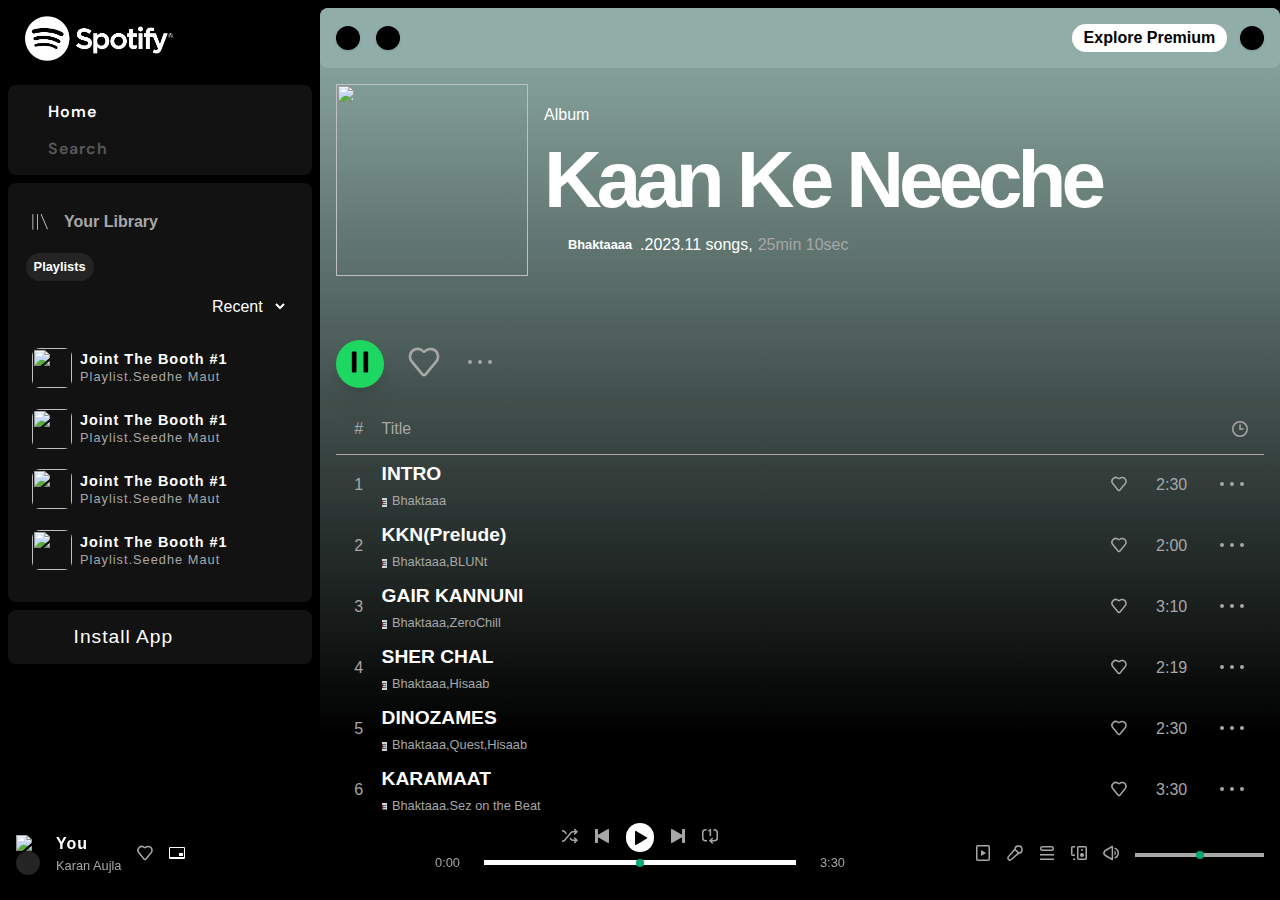
==== commit c9d3ded5: "responsive" ====
--- a/playlist.html
+++ b/playlist.html
@@ -25,31 +25,25 @@
               <a href="index.html"> <i class="fa-solid fa-house"></i>home</a>
             </li>
             <li class="link search-link">
-              <a href=""><i class="fa-solid fa-magnifying-glass"></i> Search</a>
+              <a href=""><i class="fa-solid fa-magnifying-glass"></i>Search</a>
             </li>
           </ul>
         </div>
 
-        <div class="box">
+        <div class="box library-box">
           <div class="box-header">
             <button class="heading-btn">
               <span><img src="Image/library.svg" alt="" /></span>Your Library
             </button>
             <button class="plus-btn"><i class="fa-solid fa-plus"></i></button>
           </div>
-          <!-- <div class="box-content">
-            <h4>Create your first playlist</h4>
-            <p>It's easy we'll help you</p>
-            <button class="btn content-btn">Create playlist</button>
-          </div> -->
+
           <div class="playlist-link">
             <a href="">Playlists</a>
           </div>
           <div class="playlist-search">
-            
-                <i class="fa-solid fa-magnifying-glass"></i>
-            
-            
+            <i class="fa-solid fa-magnifying-glass"></i>
+
             <select name="sort" id="">
               <option value="recent">Recent</option>
               <option value="added">added</option>
@@ -58,50 +52,55 @@
             </select>
           </div>
 
-       
           <div class="playlist-card-container">
-  <div class="playlist-card">
-            <img
-              src="https://i.scdn.co/image/ab67616d000011ebaa016ec0e50adae9aeccbc76"
-              alt=""
-            />
-            <div class="playlist-card-detail">
-              <h3>Joint The Booth #1</h3>
-              <p>Playlist.Seedhe Maut</p>
-            </div>
-          </div>
-          <div class="playlist-card">
-            <img
-              src="https://i.scdn.co/image/ab67616d000011ebaa016ec0e50adae9aeccbc76"
-              alt=""
-            />
-            <div class="playlist-card-detail">
-              <h3>Joint The Booth #1</h3>
-              <p>Playlist.Seedhe Maut</p>
-            </div>
-          </div>
-          <div class="playlist-card">
-            <img
-              src="https://i.scdn.co/image/ab67616d000011ebaa016ec0e50adae9aeccbc76"
-              alt=""
-            />
-            <div class="playlist-card-detail">
-              <h3>Joint The Booth #1</h3>
-              <p>Playlist.Seedhe Maut</p>
-            </div>
-          </div>
-          <div class="playlist-card">
-            <img
-              src="https://i.scdn.co/image/ab67616d000011ebaa016ec0e50adae9aeccbc76"
-              alt=""
-            />
-            <div class="playlist-card-detail">
-              <h3>Joint The Booth #1</h3>
-              <p>Playlist.Seedhe Maut</p>
-            </div>
-          </div>
-          </div>
-        
+            <div class="playlist-card">
+              <img
+                src="https://i.scdn.co/image/ab67616d000011ebaa016ec0e50adae9aeccbc76"
+                alt=""
+              />
+              <div class="playlist-card-detail">
+                <h3>Joint The Booth #1</h3>
+                <p>Playlist.Seedhe Maut</p>
+              </div>
+            </div>
+            <div class="playlist-card">
+              <img
+                src="https://i.scdn.co/image/ab67616d000011ebaa016ec0e50adae9aeccbc76"
+                alt=""
+              />
+              <div class="playlist-card-detail">
+                <h3>Joint The Booth #1</h3>
+                <p>Playlist.Seedhe Maut</p>
+              </div>
+            </div>
+            <div class="playlist-card">
+              <img
+                src="https://i.scdn.co/image/ab67616d000011ebaa016ec0e50adae9aeccbc76"
+                alt=""
+              />
+              <div class="playlist-card-detail">
+                <h3>Joint The Booth #1</h3>
+                <p>Playlist.Seedhe Maut</p>
+              </div>
+            </div>
+            <div class="playlist-card">
+              <img
+                src="https://i.scdn.co/image/ab67616d000011ebaa016ec0e50adae9aeccbc76"
+                alt=""
+              />
+              <div class="playlist-card-detail">
+                <h3>Joint The Booth #1</h3>
+                <p>Playlist.Seedhe Maut</p>
+              </div>
+            </div>
+          </div>
+        </div>
+         <div class=" box">
+          <button href="" class="menu">
+            <img width="24px" src="./image/install.png" alt="" />
+
+            Install App
+          </button>
         </div>
       </aside>
       <!-- sidebar end-->
@@ -109,19 +108,18 @@
       <div class="hero">
         <div class="navbar">
           <div class="angle-icon">
-            <button class="circle-btn btn">
+            <button class="circle-btn btn cycle-btn-black">
               <i class="fa-solid fa-angle-left"></i>
             </button>
-            <button class="circle-btn btn">
+            <button class="circle-btn btn cycle-btn-black">
               <i class="fa-solid fa-angle-right"></i>
             </button>
           </div>
           <div class="user-container">
-            <a href="" class="content-btn explore">Explore premium</a>
-            <a href="" class="content-btn install"
-              ><i class="fa-solid fa-arrow-down" style="color: #ffffff"></i
-              >Install App</a
+            <a href="playlist.html" class="content-btn explore"
+              >Explore premium</a
             >
+
             <button class="circle-btn user-btn">
               <i class="fa-regular fa-user"></i>
             </button>
--- a/playlist.css
+++ b/playlist.css
@@ -88,7 +88,7 @@
   flex-direction: column;
   align-items: center;
   /* display: inline-block; */
-  overflow-y: scroll;
+  overflow-y: auto;
 }
 
 
@@ -100,7 +100,7 @@
 flex-direction:column;
 
   height: 90vh;
-
+margin-top: 0.5rem;
   border-radius: var(--borderRadius);
   background: linear-gradient(180deg, #90AEA7 0%, #000 89.7%);
 
@@ -120,13 +120,7 @@
   margin-left: 1rem;
 }
 
-.box {
-  width: 95%;
-  background: var(--container-background);
-  margin-top: 0.5rem;
-  border-radius: var(--borderRadius);
-  padding: 1rem 0.5rem;
-}
+
 
 .links {
   display: flex;
@@ -145,7 +139,15 @@
 .link a i {
   margin: auto 1rem;
 }
-
+.box {
+  width: 95%;
+  background: var(--container-background);
+  margin-top: 0.5rem;
+  border-radius: var(--borderRadius);
+  padding: 1rem 0.5rem;
+
+
+}
 .box-header {
   display: flex;
   align-items: center;
@@ -478,15 +480,27 @@
 
 
 .navbar {
-  display: flex;
-  /* background:var(--container-background); */
+
+  display: flex;
+  background: #90AEA7;
   border-radius: var(--borderRadius);
   width: 100%;
   align-items: center;
   justify-content: space-between;
   padding: 1rem;
-  margin-top: 0.5rem;
+  /* margin-top: 0.5rem;
+   */
+    position:sticky;
+  top:0;
+  z-index: 10;
   
+}
+.library-box{
+  /* flex:1; */
+  display:flex;
+  flex-direction:column;
+  
+  overflow-y:auto;
 }
 .angle-icon {
   display: flex;
@@ -899,6 +913,7 @@
   display:inline-flex;
 align-items:center;
 justify-content:center;
+align-self:flex-start;
   padding:.4rem .5rem;
 
 }
@@ -947,11 +962,12 @@
 
 .playlist-card-container{
   display:flex;
+  flex:1;
   /* align-items:center; */
   flex-direction:column;
   padding:.5rem;
 row-gap:.3rem;
-overflow:scroll;
+overflow:auto;
   
 }
 .playlist-card{
@@ -989,4 +1005,44 @@
 font-size:.8rem;
 letter-spacing:1px;
 
+}
+
+.cycle-btn-black{
+  background:var(--body-backgroundColor);
+  
+}
+
+.cycle-btn-black:hover{
+  color:white;
+}
+
+
+.install-box{
+    display: flex;
+   
+
+    justify-content: flex-start;
+    width: 100%;
+    padding: 1rem;
+    
+
+}
+
+.menu{
+
+  display:flex;
+  align-items:center;
+  gap:.8rem;
+  background:inherit;
+  border:transparent;
+  color:white;
+font-size:1.2rem;
+letter-spacing:1px;
+  justify-content:start;
+  margin-left:1rem;
+}
+
+.menu img{
+  width:1.8rem;
+
 }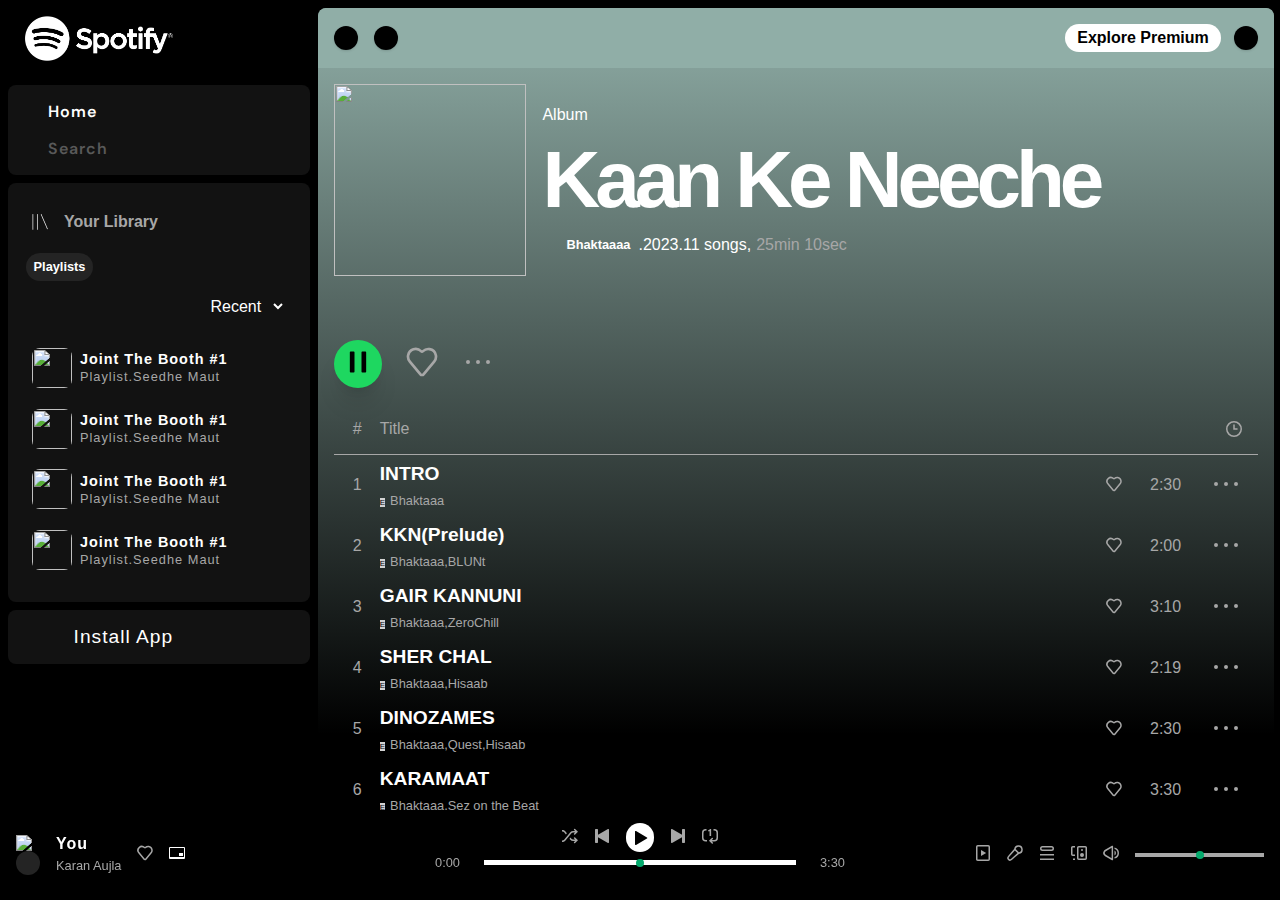
==== commit 9f96ba01: "css changes" ====
--- a/playlist.html
+++ b/playlist.html
@@ -1062,5 +1062,20 @@
         <input type="range" class="audio" />
       </div>
     </div>
+    <div class="responsive-player">
+<div class="responsice-icon">
+  <i class="fa-solid fa-house fa-xl"></i>
+</div>
+<div class="responsice-icon">
+<i class="fa-solid fa-magnifying-glass fa-xl"></i>
+</div>
+<div class="responsice-icon">
+<i class="fa-solid fa-book fa-xl"></i>
+</div>
+<div class="responsice-icon">
+<i class="fa-brands fa-spotify fa-xl"></i>
+</div>
+
+</div>
   </body>
 </html>
--- a/playlist.css
+++ b/playlist.css
@@ -93,17 +93,22 @@
 
 
 .hero {
-  overflow-y: scroll;
-  min-width:30rem;
-   flex:.75;
+ 
+background: linear-gradient(180deg, #90AEA7 0%, #000 89.7%); 
+/* ///////////////// */
+flex:.75;
 display:flex;
 flex-direction:column;
 
   height: 90vh;
-margin-top: 0.5rem;
+  overflow-y:auto;
+ /* min-width:30rem; */
+  height: 90vh;
+margin-right:.4rem;
   border-radius: var(--borderRadius);
-  background: linear-gradient(180deg, #90AEA7 0%, #000 89.7%);
-
+
+
+  margin-top:0.5rem;
 }
 
 .logo-header {
@@ -486,6 +491,8 @@
   border-radius: var(--borderRadius);
   width: 100%;
   align-items: center;
+  border-bottom-left-radius:0;
+  border-bottom-right-radius:0;
   justify-content: space-between;
   padding: 1rem;
   /* margin-top: 0.5rem;
@@ -562,23 +569,7 @@
 
   color: white;
 }
-@media screen and (max-width:1000px) {
-  .about-container{
-    grid-template-columns:1fr;
-    justify-content:center;align-items:center;
-    gap:1rem;
-  }
-  #footer{
-    grid-template-columns:1fr;
-    align-items:center;
-    justify-content:center;
-  }
-  .link-container{
-    margin-top:1rem;
-    width:90%;
-    justify-self:end;
-  }
-}
+
 
 .foot-container {
   display: flex;
@@ -1014,6 +1005,7 @@
 
 .cycle-btn-black:hover{
   color:white;
+  cursor:not-allowed;
 }
 
 
@@ -1045,4 +1037,57 @@
 .menu img{
   width:1.8rem;
 
-}+}
+
+
+@media screen and (max-width:1010px) {
+  .footer-link{
+  flex-direction:column;
+}
+.about-container{
+  grid-template-columns:1fr;
+  gap:2rem;
+}
+}
+
+
+ @media screen and (max-width:710px) {
+  .sidebar{
+  
+  display:none;
+  
+  }
+  .player{
+    display:none;
+  }
+  .hero{
+    /* justify-content:center; */
+    margin:0 auto;
+    flex:1;
+  }
+
+ .responsive-player{
+color:white;
+display:flex;
+align-items:center;
+justify-content:space-around;
+height:10vh;
+
+ }
+.responsice-icon>i:hover{
+ color:var(--text-subdued);
+cursor:pointer;
+}
+  
+ }
+
+
+ @media (min-width:710px) and (max-width:894px) {
+  
+ .detail-container h1{
+    font-size:2.5rem;
+    /* letter-spacing:-8px; */
+    line-height:3rem;
+  }
+
+ }